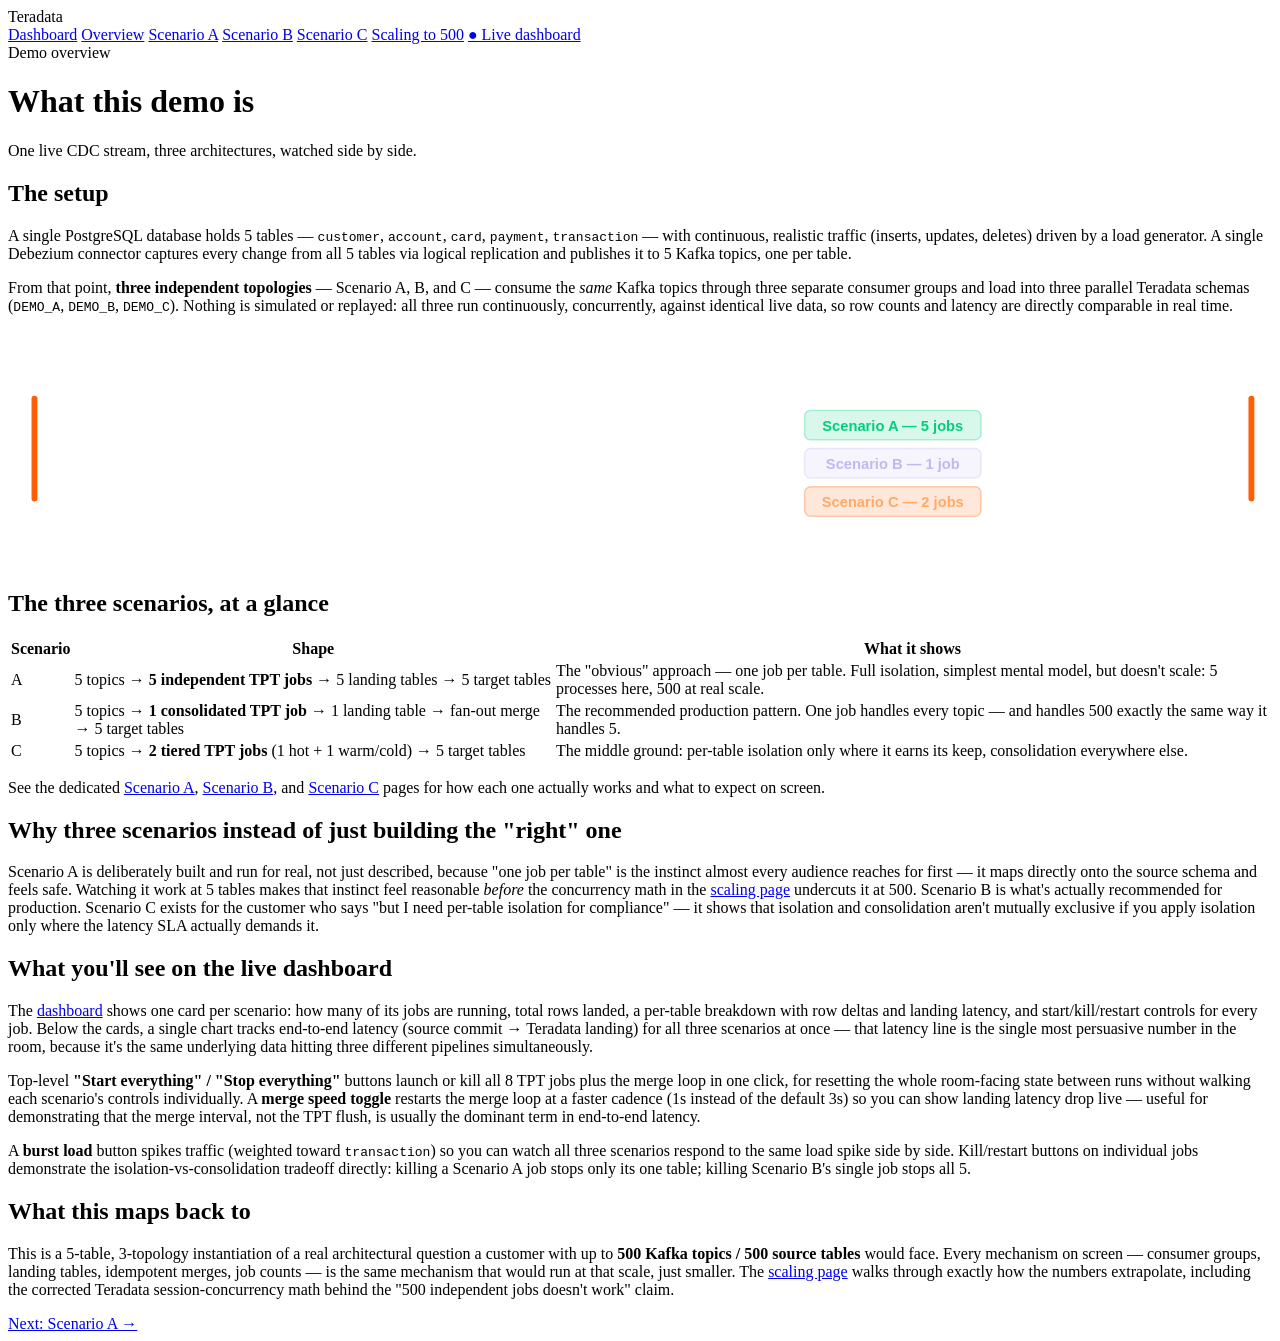
==== dashboard/static/pages/overview.html @ 3e5def02 "Replace Airflow/consumer demo with Kafka->TPT->Teradata 3-scenario build Removes the old Airflow/sin" ====
<!doctype html>
<html>
<head>
<meta charset="utf-8">
<title>Overview — Kafka CDC → TPT → Teradata Demo</title>
<link rel="stylesheet" href="/static/pages/common.css">
</head>
<body>
<nav class="topnav">
  <div class="brand"><div class="brand-dot"></div><span class="brand-name">Teradata</span></div>
  <a href="/">Dashboard</a>
  <a href="/static/pages/overview.html" class="active">Overview</a>
  <a href="/static/pages/scenario-a.html">Scenario A</a>
  <a href="/static/pages/scenario-b.html">Scenario B</a>
  <a href="/static/pages/scenario-c.html">Scenario C</a>
  <a href="/static/pages/scaling.html">Scaling to 500</a>
  <span class="spacer"></span>
  <a href="/" class="live-link">&#9679; Live dashboard</a>
</nav>
<div class="page">

  <div class="eyebrow">Demo overview</div>
  <h1>What this demo is</h1>
  <p class="subtitle">One live CDC stream, three architectures, watched side by side.</p>

  <h2>The setup</h2>
  <p>
    A single PostgreSQL database holds 5 tables — <code>customer</code>, <code>account</code>, <code>card</code>, <code>payment</code>, <code>transaction</code> —
    with continuous, realistic traffic (inserts, updates, deletes) driven by a load generator. A single Debezium connector captures every
    change from all 5 tables via logical replication and publishes it to 5 Kafka topics, one per table.
  </p>
  <p>
    From that point, <strong>three independent topologies</strong> — Scenario A, B, and C — consume the <em>same</em> Kafka topics
    through three separate consumer groups and load into three parallel Teradata schemas (<code>DEMO_A</code>, <code>DEMO_B</code>, <code>DEMO_C</code>).
    Nothing is simulated or replayed: all three run continuously, concurrently, against identical live data, so row counts and
    latency are directly comparable in real time.
  </p>

  <!-- SVG architecture diagram -->
  <div class="diagram-wrap">
    <svg viewBox="0 0 860 160" xmlns="http://www.w3.org/2000/svg" font-family="Inter, -apple-system, sans-serif" font-size="12">
      <defs>
        <marker id="arr" markerWidth="8" markerHeight="8" refX="6" refY="3" orient="auto">
          <path d="M0,0 L0,6 L8,3 z" fill="rgba(255,255,255,0.30)"/>
        </marker>
      </defs>

      <!-- Background -->
      <rect width="860" height="160" fill="transparent"/>

      <!-- Postgres -->
      <rect x="16" y="44" width="130" height="72" rx="8" fill="rgba(255,255,255,0.05)" stroke="rgba(255,255,255,0.12)" stroke-width="1"/>
      <text x="81" y="68" text-anchor="middle" fill="rgba(255,255,255,0.90)" font-weight="600" font-size="12">PostgreSQL</text>
      <text x="81" y="84" text-anchor="middle" fill="rgba(255,255,255,0.45)" font-size="10">5 tables</text>
      <text x="81" y="98" text-anchor="middle" fill="rgba(255,255,255,0.45)" font-size="10">logical replication</text>
      <!-- orange accent bar -->
      <rect x="16" y="44" width="4" height="72" rx="2" fill="#FF5F02"/>

      <!-- Arrow 1 -->
      <line x1="146" y1="80" x2="184" y2="80" stroke="rgba(255,255,255,0.25)" stroke-width="1.5" marker-end="url(#arr)"/>

      <!-- Debezium -->
      <rect x="186" y="44" width="130" height="72" rx="8" fill="rgba(255,255,255,0.05)" stroke="rgba(255,255,255,0.12)" stroke-width="1"/>
      <text x="251" y="68" text-anchor="middle" fill="rgba(255,255,255,0.90)" font-weight="600" font-size="12">Debezium</text>
      <text x="251" y="84" text-anchor="middle" fill="rgba(255,255,255,0.45)" font-size="10">1 connector</text>
      <text x="251" y="98" text-anchor="middle" fill="rgba(255,255,255,0.45)" font-size="10">Kafka Connect</text>

      <!-- Arrow 2 -->
      <line x1="316" y1="80" x2="354" y2="80" stroke="rgba(255,255,255,0.25)" stroke-width="1.5" marker-end="url(#arr)"/>

      <!-- Kafka -->
      <rect x="356" y="44" width="130" height="72" rx="8" fill="rgba(255,255,255,0.05)" stroke="rgba(255,255,255,0.12)" stroke-width="1"/>
      <text x="421" y="68" text-anchor="middle" fill="rgba(255,255,255,0.90)" font-weight="600" font-size="12">Kafka</text>
      <text x="421" y="84" text-anchor="middle" fill="rgba(255,255,255,0.45)" font-size="10">5 topics</text>
      <text x="421" y="98" text-anchor="middle" fill="rgba(255,255,255,0.45)" font-size="10">cdc.public.*</text>

      <!-- Arrow 3 -->
      <line x1="486" y1="80" x2="524" y2="80" stroke="rgba(255,255,255,0.25)" stroke-width="1.5" marker-end="url(#arr)"/>

      <!-- TPT topologies -->
      <rect x="526" y="20" width="152" height="120" rx="8" fill="rgba(255,255,255,0.05)" stroke="rgba(255,255,255,0.12)" stroke-width="1"/>
      <text x="602" y="44" text-anchor="middle" fill="rgba(255,255,255,0.90)" font-weight="600" font-size="12">TPT topologies</text>
      <rect x="542" y="54" width="120" height="20" rx="4" fill="rgba(4,206,126,0.15)" stroke="rgba(4,206,126,0.30)" stroke-width="1"/>
      <text x="602" y="68" text-anchor="middle" fill="#04CE7E" font-size="10" font-weight="600">Scenario A — 5 jobs</text>
      <rect x="542" y="80" width="120" height="20" rx="4" fill="rgba(196,183,241,0.15)" stroke="rgba(196,183,241,0.30)" stroke-width="1"/>
      <text x="602" y="94" text-anchor="middle" fill="#C4B7F1" font-size="10" font-weight="600">Scenario B — 1 job</text>
      <rect x="542" y="106" width="120" height="20" rx="4" fill="rgba(255,95,2,0.15)" stroke="rgba(255,95,2,0.30)" stroke-width="1"/>
      <text x="602" y="120" text-anchor="middle" fill="#ffaa66" font-size="10" font-weight="600">Scenario C — 2 jobs</text>

      <!-- Arrow 4 -->
      <line x1="678" y1="80" x2="716" y2="80" stroke="rgba(255,255,255,0.25)" stroke-width="1.5" marker-end="url(#arr)"/>

      <!-- Teradata -->
      <rect x="718" y="44" width="130" height="72" rx="8" fill="rgba(255,255,255,0.05)" stroke="rgba(255,255,255,0.12)" stroke-width="1"/>
      <text x="783" y="68" text-anchor="middle" fill="rgba(255,255,255,0.90)" font-weight="600" font-size="12">Teradata</text>
      <text x="783" y="84" text-anchor="middle" fill="rgba(255,255,255,0.45)" font-size="10">DEMO_A / DEMO_B</text>
      <text x="783" y="98" text-anchor="middle" fill="rgba(255,255,255,0.45)" font-size="10">DEMO_C</text>
      <!-- orange accent bar -->
      <rect x="844" y="44" width="4" height="72" rx="2" fill="#FF5F02"/>
    </svg>
  </div>

  <h2>The three scenarios, at a glance</h2>
  <table>
    <thead><tr><th>Scenario</th><th>Shape</th><th>What it shows</th></tr></thead>
    <tbody>
      <tr>
        <td><span class="tag tag-a">A</span></td>
        <td>5 topics &rarr; <strong>5 independent TPT jobs</strong> &rarr; 5 landing tables &rarr; 5 target tables</td>
        <td>The "obvious" approach — one job per table. Full isolation, simplest mental model, but doesn't scale: 5 processes here, 500 at real scale.</td>
      </tr>
      <tr>
        <td><span class="tag tag-b">B</span></td>
        <td>5 topics &rarr; <strong>1 consolidated TPT job</strong> &rarr; 1 landing table &rarr; fan-out merge &rarr; 5 target tables</td>
        <td>The recommended production pattern. One job handles every topic — and handles 500 exactly the same way it handles 5.</td>
      </tr>
      <tr>
        <td><span class="tag tag-c">C</span></td>
        <td>5 topics &rarr; <strong>2 tiered TPT jobs</strong> (1 hot + 1 warm/cold) &rarr; 5 target tables</td>
        <td>The middle ground: per-table isolation only where it earns its keep, consolidation everywhere else.</td>
      </tr>
    </tbody>
  </table>
  <p>See the dedicated <a href="/static/pages/scenario-a.html">Scenario A</a>, <a href="/static/pages/scenario-b.html">Scenario B</a>,
     and <a href="/static/pages/scenario-c.html">Scenario C</a> pages for how each one actually works and what to expect on screen.</p>

  <h2>Why three scenarios instead of just building the "right" one</h2>
  <p>
    Scenario A is deliberately built and run for real, not just described, because "one job per table" is the instinct almost every
    audience reaches for first — it maps directly onto the source schema and feels safe. Watching it work at 5 tables makes that
    instinct feel reasonable <em>before</em> the concurrency math in the <a href="/static/pages/scaling.html">scaling page</a> undercuts it at
    500. Scenario B is what's actually recommended for production. Scenario C exists for the customer who says
    "but I need per-table isolation for compliance" — it shows that isolation and consolidation aren't mutually exclusive if you
    apply isolation only where the latency SLA actually demands it.
  </p>

  <h2>What you'll see on the live dashboard</h2>
  <p>
    The <a href="/">dashboard</a> shows one card per scenario: how many of its jobs are running, total rows landed, a
    per-table breakdown with row deltas and landing latency, and start/kill/restart controls for every job. Below the cards,
    a single chart tracks end-to-end latency (source commit &rarr; Teradata landing) for all three scenarios at once — that
    latency line is the single most persuasive number in the room, because it's the same underlying data hitting three
    different pipelines simultaneously.
  </p>
  <p>
    Top-level <strong>"Start everything" / "Stop everything"</strong> buttons launch or kill all 8 TPT jobs plus the merge
    loop in one click, for resetting the whole room-facing state between runs without walking each scenario's controls
    individually. A <strong>merge speed toggle</strong> restarts the merge loop at a faster cadence (1s instead of the
    default 3s) so you can show landing latency drop live — useful for demonstrating that the merge interval, not the TPT
    flush, is usually the dominant term in end-to-end latency.
  </p>
  <p>
    A <strong>burst load</strong> button spikes traffic (weighted toward <code>transaction</code>) so you can watch all three
    scenarios respond to the same load spike side by side. Kill/restart buttons on individual jobs demonstrate the
    isolation-vs-consolidation tradeoff directly: killing a Scenario A job stops only its one table; killing Scenario B's
    single job stops all 5.
  </p>

  <h2>What this maps back to</h2>
  <p>
    This is a 5-table, 3-topology instantiation of a real architectural question a customer with up to <strong>500 Kafka
    topics / 500 source tables</strong> would face. Every mechanism on screen — consumer groups, landing tables, idempotent
    merges, job counts — is the same mechanism that would run at that scale, just smaller. The
    <a href="/static/pages/scaling.html">scaling page</a> walks through exactly how the numbers extrapolate, including the
    corrected Teradata session-concurrency math behind the "500 independent jobs doesn't work" claim.
  </p>

  <div class="pagenav">
    <span></span>
    <a href="/static/pages/scenario-a.html">Next: Scenario A &rarr;</a>
  </div>
</div>
</body>
</html>
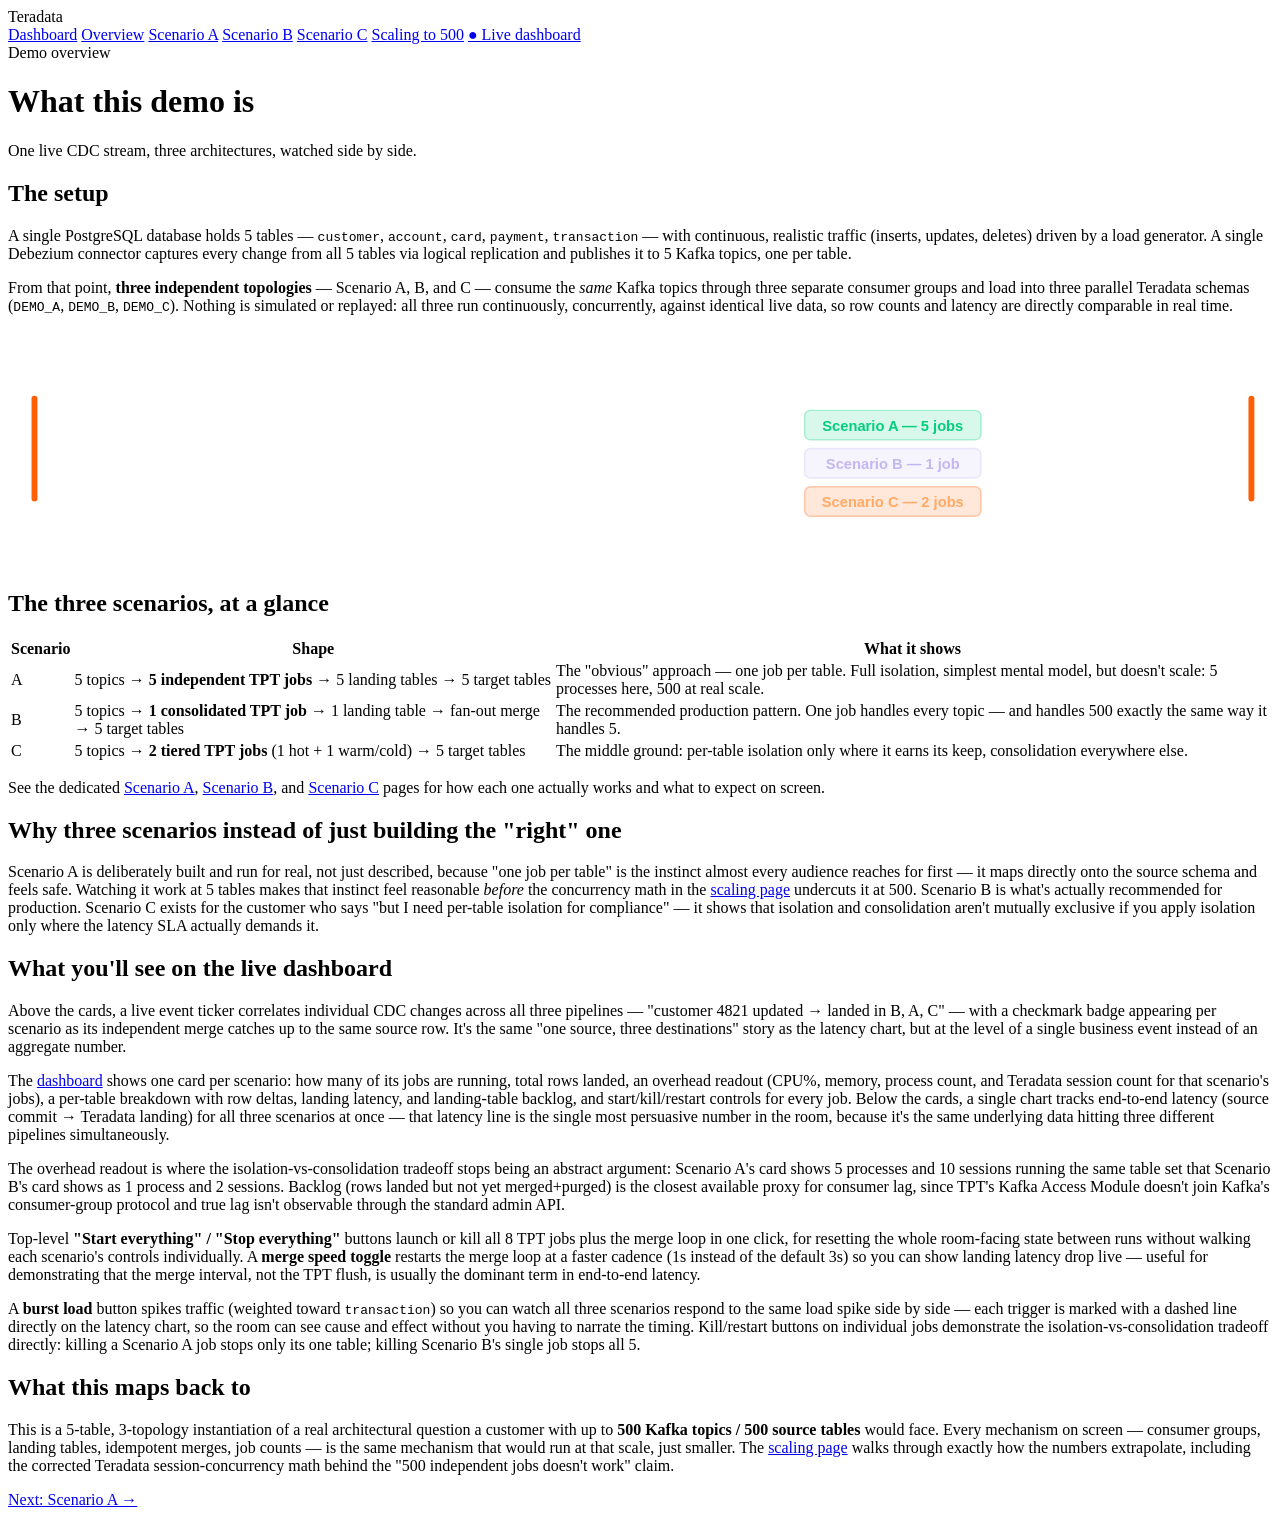
==== commit c2615939: "Add live CDC event ticker; catch up docs for resource-overhead panels The dashboard now correlates t" ====
--- a/dashboard/static/pages/overview.html
+++ b/dashboard/static/pages/overview.html
@@ -136,11 +136,25 @@
 
   <h2>What you'll see on the live dashboard</h2>
   <p>
-    The <a href="/">dashboard</a> shows one card per scenario: how many of its jobs are running, total rows landed, a
-    per-table breakdown with row deltas and landing latency, and start/kill/restart controls for every job. Below the cards,
-    a single chart tracks end-to-end latency (source commit &rarr; Teradata landing) for all three scenarios at once — that
-    latency line is the single most persuasive number in the room, because it's the same underlying data hitting three
-    different pipelines simultaneously.
+    Above the cards, a live event ticker correlates individual CDC changes across all three pipelines — "customer 4821
+    updated &rarr; landed in B, A, C" — with a checkmark badge appearing per scenario as its independent merge catches
+    up to the same source row. It's the same "one source, three destinations" story as the latency chart, but at the
+    level of a single business event instead of an aggregate number.
+  </p>
+  <p>
+    The <a href="/">dashboard</a> shows one card per scenario: how many of its jobs are running, total rows landed, an
+    overhead readout (CPU%, memory, process count, and Teradata session count for that scenario's jobs), a per-table
+    breakdown with row deltas, landing latency, and landing-table backlog, and start/kill/restart controls for every job.
+    Below the cards, a single chart tracks end-to-end latency (source commit &rarr; Teradata landing) for all three
+    scenarios at once — that latency line is the single most persuasive number in the room, because it's the same
+    underlying data hitting three different pipelines simultaneously.
+  </p>
+  <p>
+    The overhead readout is where the isolation-vs-consolidation tradeoff stops being an abstract argument: Scenario A's
+    card shows 5 processes and 10 sessions running the same table set that Scenario B's card shows as 1 process and 2
+    sessions. Backlog (rows landed but not yet merged+purged) is the closest available proxy for consumer lag, since
+    TPT's Kafka Access Module doesn't join Kafka's consumer-group protocol and true lag isn't observable through the
+    standard admin API.
   </p>
   <p>
     Top-level <strong>"Start everything" / "Stop everything"</strong> buttons launch or kill all 8 TPT jobs plus the merge
@@ -151,9 +165,10 @@
   </p>
   <p>
     A <strong>burst load</strong> button spikes traffic (weighted toward <code>transaction</code>) so you can watch all three
-    scenarios respond to the same load spike side by side. Kill/restart buttons on individual jobs demonstrate the
-    isolation-vs-consolidation tradeoff directly: killing a Scenario A job stops only its one table; killing Scenario B's
-    single job stops all 5.
+    scenarios respond to the same load spike side by side — each trigger is marked with a dashed line directly on the
+    latency chart, so the room can see cause and effect without you having to narrate the timing. Kill/restart buttons on
+    individual jobs demonstrate the isolation-vs-consolidation tradeoff directly: killing a Scenario A job stops only its
+    one table; killing Scenario B's single job stops all 5.
   </p>
 
   <h2>What this maps back to</h2>
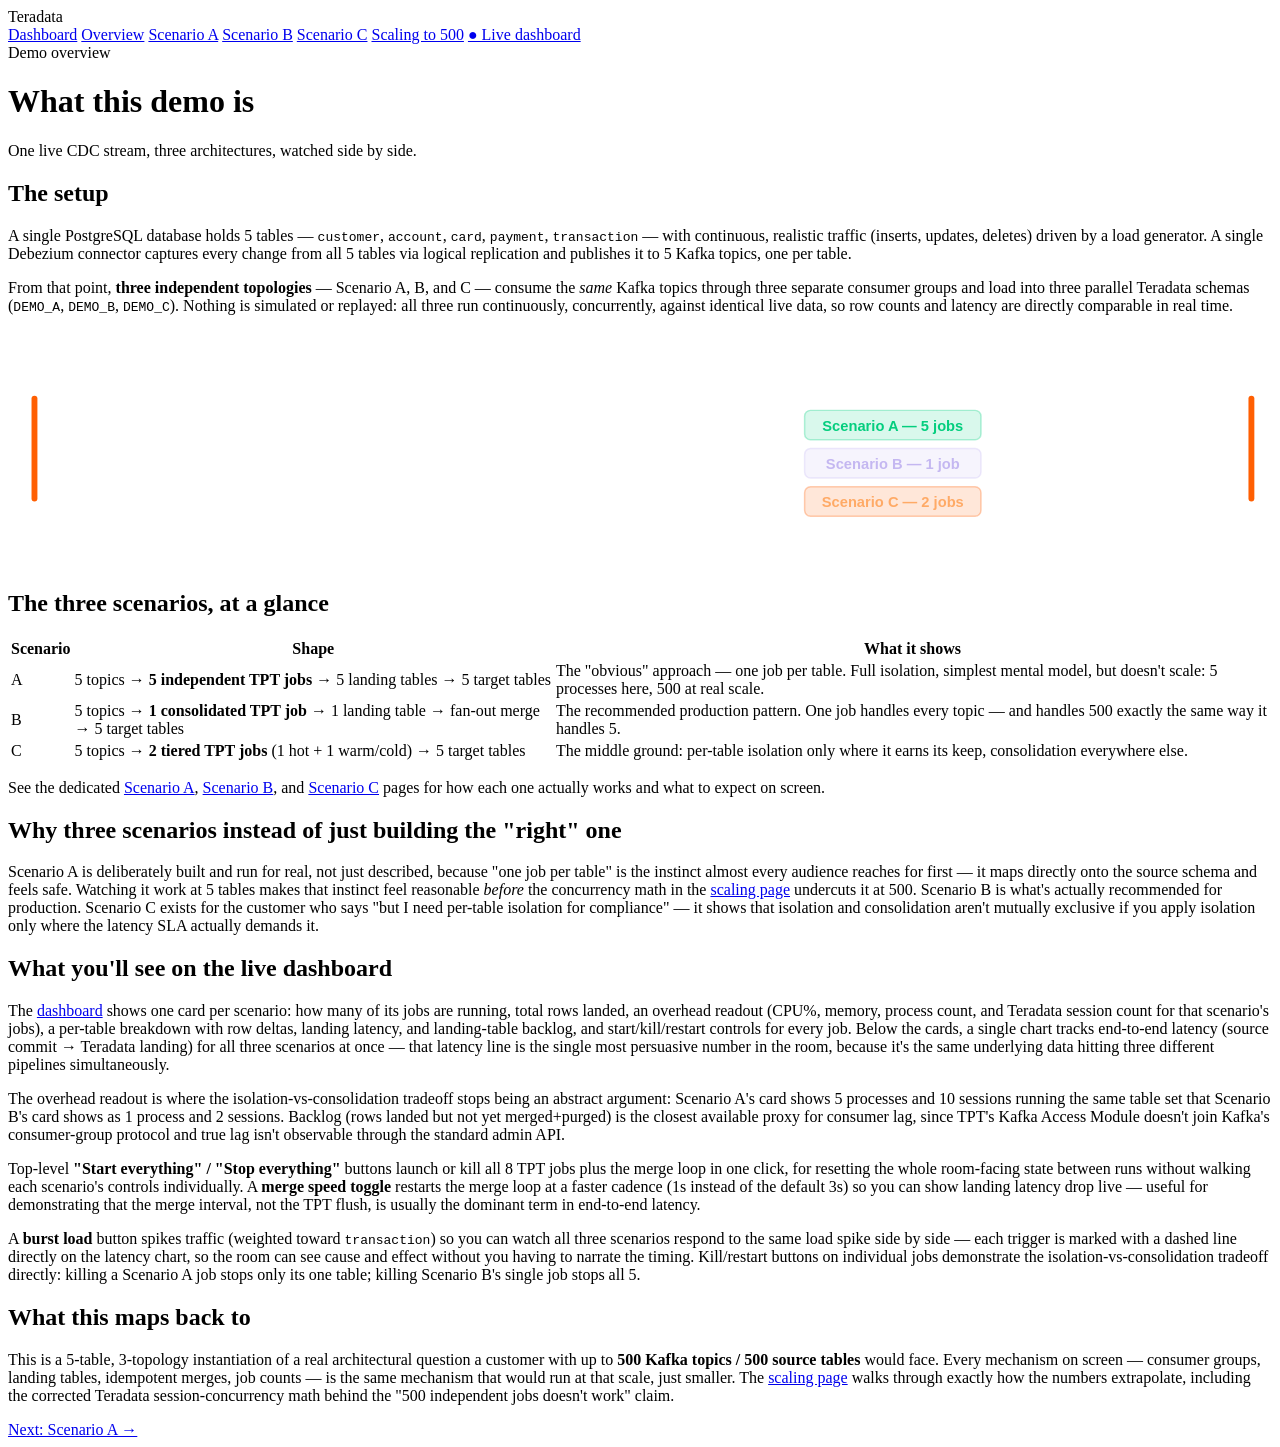
==== commit 5e406507: "Remove live CDC event ticker from dashboard Verified working but decided it adds nothing over the ex" ====
--- a/dashboard/static/pages/overview.html
+++ b/dashboard/static/pages/overview.html
@@ -136,12 +136,6 @@
 
   <h2>What you'll see on the live dashboard</h2>
   <p>
-    Above the cards, a live event ticker correlates individual CDC changes across all three pipelines — "customer 4821
-    updated &rarr; landed in B, A, C" — with a checkmark badge appearing per scenario as its independent merge catches
-    up to the same source row. It's the same "one source, three destinations" story as the latency chart, but at the
-    level of a single business event instead of an aggregate number.
-  </p>
-  <p>
     The <a href="/">dashboard</a> shows one card per scenario: how many of its jobs are running, total rows landed, an
     overhead readout (CPU%, memory, process count, and Teradata session count for that scenario's jobs), a per-table
     breakdown with row deltas, landing latency, and landing-table backlog, and start/kill/restart controls for every job.
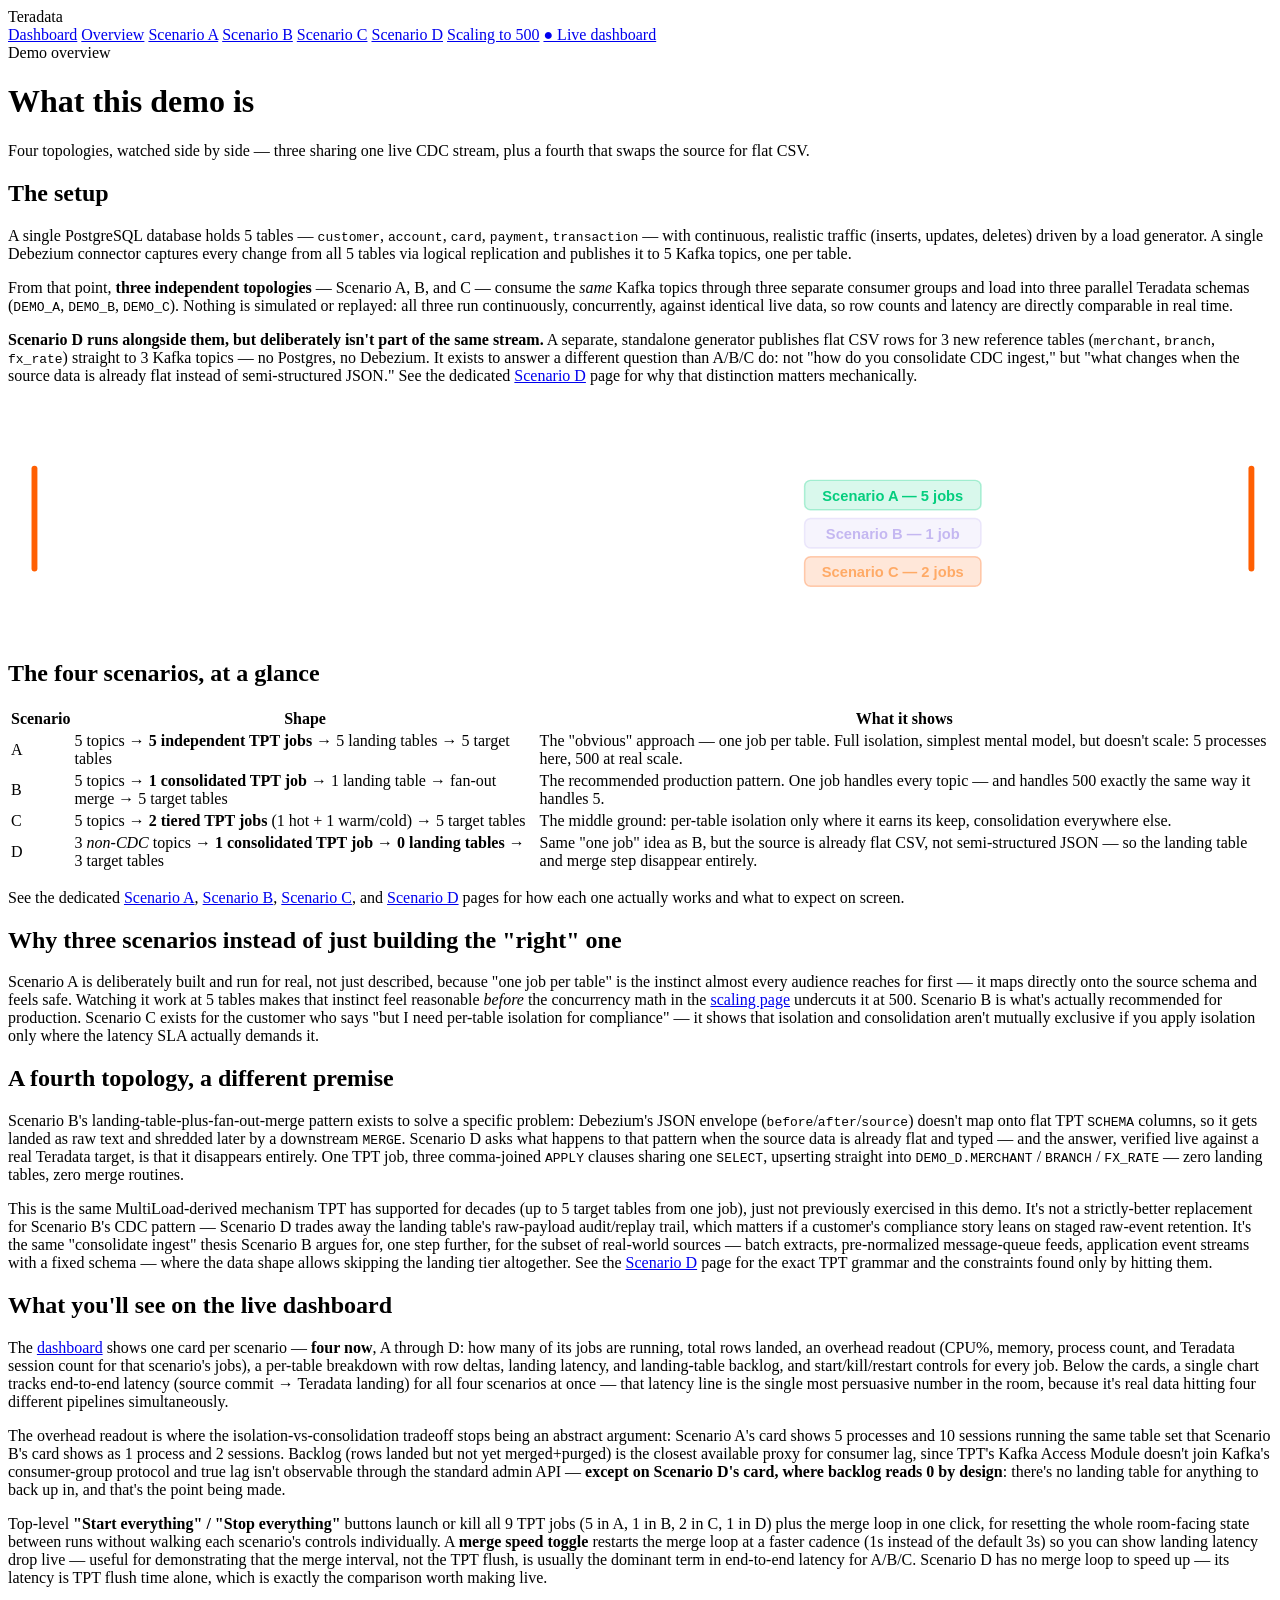
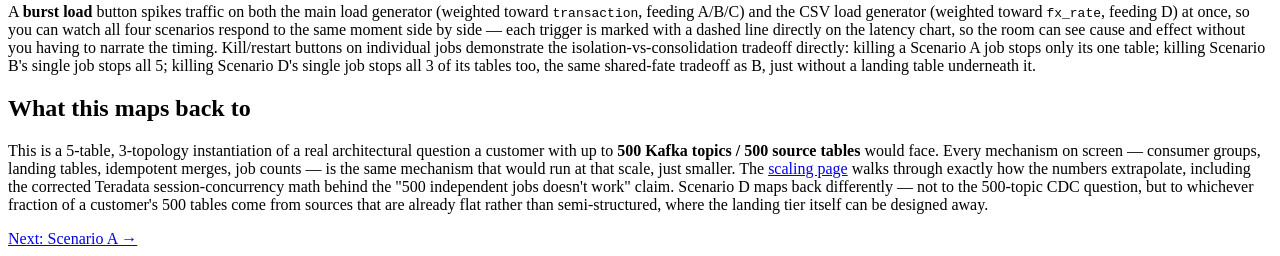
==== commit e907d1f7: "Add Scenario D: CSV-native direct-to-target TPT load, no landing tables Adds a 4th topology alongsid" ====
--- a/dashboard/static/pages/overview.html
+++ b/dashboard/static/pages/overview.html
@@ -13,6 +13,7 @@
   <a href="/static/pages/scenario-a.html">Scenario A</a>
   <a href="/static/pages/scenario-b.html">Scenario B</a>
   <a href="/static/pages/scenario-c.html">Scenario C</a>
+  <a href="/static/pages/scenario-d.html">Scenario D</a>
   <a href="/static/pages/scaling.html">Scaling to 500</a>
   <span class="spacer"></span>
   <a href="/" class="live-link">&#9679; Live dashboard</a>
@@ -21,7 +22,7 @@
 
   <div class="eyebrow">Demo overview</div>
   <h1>What this demo is</h1>
-  <p class="subtitle">One live CDC stream, three architectures, watched side by side.</p>
+  <p class="subtitle">Four topologies, watched side by side — three sharing one live CDC stream, plus a fourth that swaps the source for flat CSV.</p>
 
   <h2>The setup</h2>
   <p>
@@ -34,6 +35,13 @@
     through three separate consumer groups and load into three parallel Teradata schemas (<code>DEMO_A</code>, <code>DEMO_B</code>, <code>DEMO_C</code>).
     Nothing is simulated or replayed: all three run continuously, concurrently, against identical live data, so row counts and
     latency are directly comparable in real time.
+  </p>
+  <p>
+    <strong>Scenario D runs alongside them, but deliberately isn't part of the same stream.</strong> A separate, standalone
+    generator publishes flat CSV rows for 3 new reference tables (<code>merchant</code>, <code>branch</code>, <code>fx_rate</code>)
+    straight to 3 Kafka topics — no Postgres, no Debezium. It exists to answer a different question than A/B/C do: not "how do
+    you consolidate CDC ingest," but "what changes when the source data is already flat instead of semi-structured JSON."
+    See the dedicated <a href="/static/pages/scenario-d.html">Scenario D</a> page for why that distinction matters mechanically.
   </p>
 
   <!-- SVG architecture diagram -->
@@ -100,7 +108,7 @@
     </svg>
   </div>
 
-  <h2>The three scenarios, at a glance</h2>
+  <h2>The four scenarios, at a glance</h2>
   <table>
     <thead><tr><th>Scenario</th><th>Shape</th><th>What it shows</th></tr></thead>
     <tbody>
@@ -119,10 +127,16 @@
         <td>5 topics &rarr; <strong>2 tiered TPT jobs</strong> (1 hot + 1 warm/cold) &rarr; 5 target tables</td>
         <td>The middle ground: per-table isolation only where it earns its keep, consolidation everywhere else.</td>
       </tr>
+      <tr>
+        <td><span class="tag tag-d">D</span></td>
+        <td>3 <em>non-CDC</em> topics &rarr; <strong>1 consolidated TPT job</strong> &rarr; <strong>0 landing tables</strong> &rarr; 3 target tables</td>
+        <td>Same "one job" idea as B, but the source is already flat CSV, not semi-structured JSON — so the landing table and merge step disappear entirely.</td>
+      </tr>
     </tbody>
   </table>
   <p>See the dedicated <a href="/static/pages/scenario-a.html">Scenario A</a>, <a href="/static/pages/scenario-b.html">Scenario B</a>,
-     and <a href="/static/pages/scenario-c.html">Scenario C</a> pages for how each one actually works and what to expect on screen.</p>
+     <a href="/static/pages/scenario-c.html">Scenario C</a>, and <a href="/static/pages/scenario-d.html">Scenario D</a>
+     pages for how each one actually works and what to expect on screen.</p>
 
   <h2>Why three scenarios instead of just building the "right" one</h2>
   <p>
@@ -134,35 +148,59 @@
     apply isolation only where the latency SLA actually demands it.
   </p>
 
+  <h2>A fourth topology, a different premise</h2>
+  <p>
+    Scenario B's landing-table-plus-fan-out-merge pattern exists to solve a specific problem: Debezium's JSON envelope
+    (<code>before</code>/<code>after</code>/<code>source</code>) doesn't map onto flat TPT <code>SCHEMA</code> columns, so it
+    gets landed as raw text and shredded later by a downstream <code>MERGE</code>. Scenario D asks what happens to that pattern
+    when the source data is already flat and typed — and the answer, verified live against a real Teradata target, is that it
+    disappears entirely. One TPT job, three comma-joined <code>APPLY</code> clauses sharing one <code>SELECT</code>, upserting
+    straight into <code>DEMO_D.MERCHANT</code> / <code>BRANCH</code> / <code>FX_RATE</code> — zero landing tables, zero merge
+    routines.
+  </p>
+  <p>
+    This is the same MultiLoad-derived mechanism TPT has supported for decades (up to 5 target tables from one job), just not
+    previously exercised in this demo. It's not a strictly-better replacement for Scenario B's CDC pattern — Scenario D trades
+    away the landing table's raw-payload audit/replay trail, which matters if a customer's compliance story leans on staged
+    raw-event retention. It's the same "consolidate ingest" thesis Scenario B argues for, one step further, for the subset of
+    real-world sources — batch extracts, pre-normalized message-queue feeds, application event streams with a fixed schema —
+    where the data shape allows skipping the landing tier altogether. See the <a href="/static/pages/scenario-d.html">Scenario D</a>
+    page for the exact TPT grammar and the constraints found only by hitting them.
+  </p>
+
   <h2>What you'll see on the live dashboard</h2>
   <p>
-    The <a href="/">dashboard</a> shows one card per scenario: how many of its jobs are running, total rows landed, an
-    overhead readout (CPU%, memory, process count, and Teradata session count for that scenario's jobs), a per-table
-    breakdown with row deltas, landing latency, and landing-table backlog, and start/kill/restart controls for every job.
-    Below the cards, a single chart tracks end-to-end latency (source commit &rarr; Teradata landing) for all three
-    scenarios at once — that latency line is the single most persuasive number in the room, because it's the same
-    underlying data hitting three different pipelines simultaneously.
+    The <a href="/">dashboard</a> shows one card per scenario — <strong>four now</strong>, A through D: how many of its jobs
+    are running, total rows landed, an overhead readout (CPU%, memory, process count, and Teradata session count for that
+    scenario's jobs), a per-table breakdown with row deltas, landing latency, and landing-table backlog, and start/kill/restart
+    controls for every job. Below the cards, a single chart tracks end-to-end latency (source commit &rarr; Teradata landing)
+    for all four scenarios at once — that latency line is the single most persuasive number in the room, because it's real
+    data hitting four different pipelines simultaneously.
   </p>
   <p>
     The overhead readout is where the isolation-vs-consolidation tradeoff stops being an abstract argument: Scenario A's
     card shows 5 processes and 10 sessions running the same table set that Scenario B's card shows as 1 process and 2
     sessions. Backlog (rows landed but not yet merged+purged) is the closest available proxy for consumer lag, since
     TPT's Kafka Access Module doesn't join Kafka's consumer-group protocol and true lag isn't observable through the
-    standard admin API.
-  </p>
-  <p>
-    Top-level <strong>"Start everything" / "Stop everything"</strong> buttons launch or kill all 8 TPT jobs plus the merge
-    loop in one click, for resetting the whole room-facing state between runs without walking each scenario's controls
-    individually. A <strong>merge speed toggle</strong> restarts the merge loop at a faster cadence (1s instead of the
-    default 3s) so you can show landing latency drop live — useful for demonstrating that the merge interval, not the TPT
-    flush, is usually the dominant term in end-to-end latency.
-  </p>
-  <p>
-    A <strong>burst load</strong> button spikes traffic (weighted toward <code>transaction</code>) so you can watch all three
-    scenarios respond to the same load spike side by side — each trigger is marked with a dashed line directly on the
+    standard admin API — <strong>except on Scenario D's card, where backlog reads 0 by design</strong>: there's no landing
+    table for anything to back up in, and that's the point being made.
+  </p>
+  <p>
+    Top-level <strong>"Start everything" / "Stop everything"</strong> buttons launch or kill all 9 TPT jobs (5 in A, 1 in B,
+    2 in C, 1 in D) plus the merge loop in one click, for resetting the whole room-facing state between runs without walking
+    each scenario's controls individually. A <strong>merge speed toggle</strong> restarts the merge loop at a faster cadence
+    (1s instead of the default 3s) so you can show landing latency drop live — useful for demonstrating that the merge
+    interval, not the TPT flush, is usually the dominant term in end-to-end latency for A/B/C. Scenario D has no merge loop
+    to speed up — its latency is TPT flush time alone, which is exactly the comparison worth making live.
+  </p>
+  <p>
+    A <strong>burst load</strong> button spikes traffic on both the main load generator (weighted toward <code>transaction</code>,
+    feeding A/B/C) and the CSV load generator (weighted toward <code>fx_rate</code>, feeding D) at once, so you can watch all
+    four scenarios respond to the same moment side by side — each trigger is marked with a dashed line directly on the
     latency chart, so the room can see cause and effect without you having to narrate the timing. Kill/restart buttons on
     individual jobs demonstrate the isolation-vs-consolidation tradeoff directly: killing a Scenario A job stops only its
-    one table; killing Scenario B's single job stops all 5.
+    one table; killing Scenario B's single job stops all 5; killing Scenario D's single job stops all 3 of its tables too,
+    the same shared-fate tradeoff as B, just without a landing table underneath it.
   </p>
 
   <h2>What this maps back to</h2>
@@ -171,7 +209,9 @@
     topics / 500 source tables</strong> would face. Every mechanism on screen — consumer groups, landing tables, idempotent
     merges, job counts — is the same mechanism that would run at that scale, just smaller. The
     <a href="/static/pages/scaling.html">scaling page</a> walks through exactly how the numbers extrapolate, including the
-    corrected Teradata session-concurrency math behind the "500 independent jobs doesn't work" claim.
+    corrected Teradata session-concurrency math behind the "500 independent jobs doesn't work" claim. Scenario D maps back
+    differently — not to the 500-topic CDC question, but to whichever fraction of a customer's 500 tables come from sources
+    that are already flat rather than semi-structured, where the landing tier itself can be designed away.
   </p>
 
   <div class="pagenav">
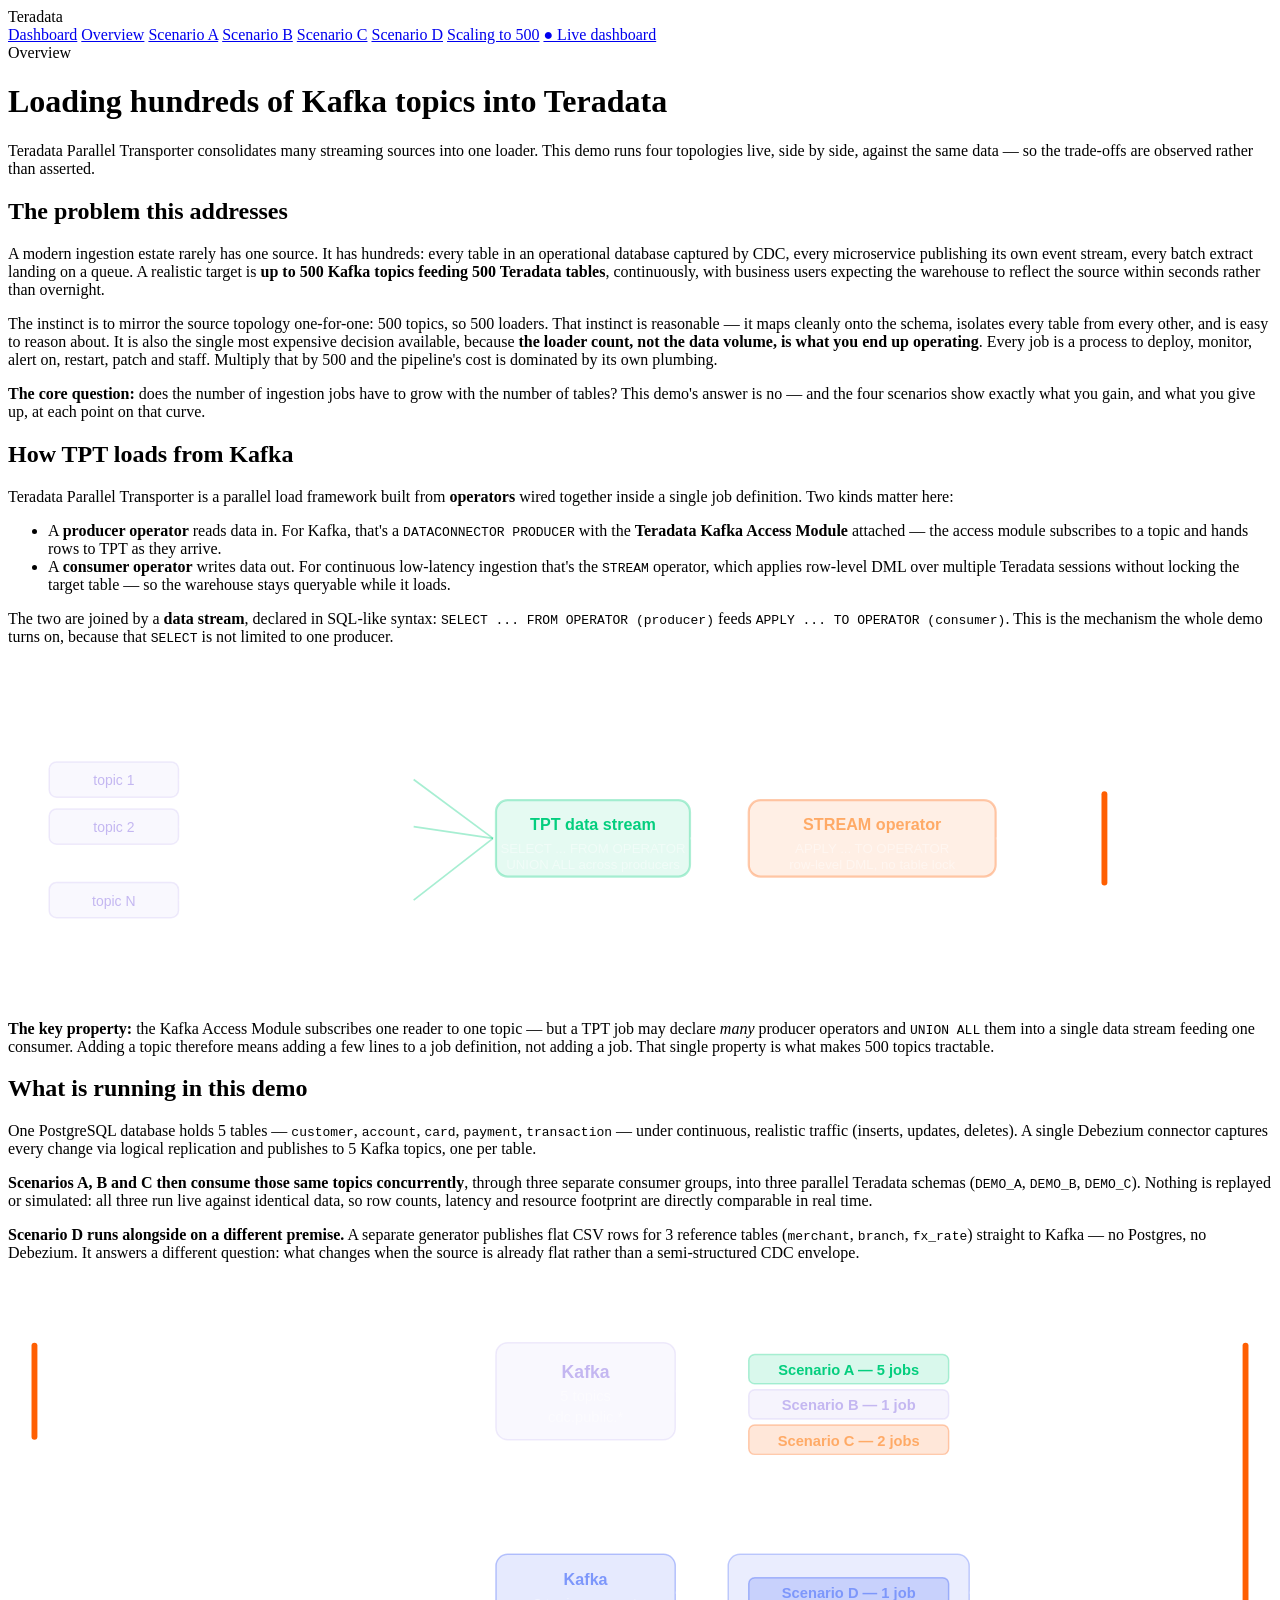
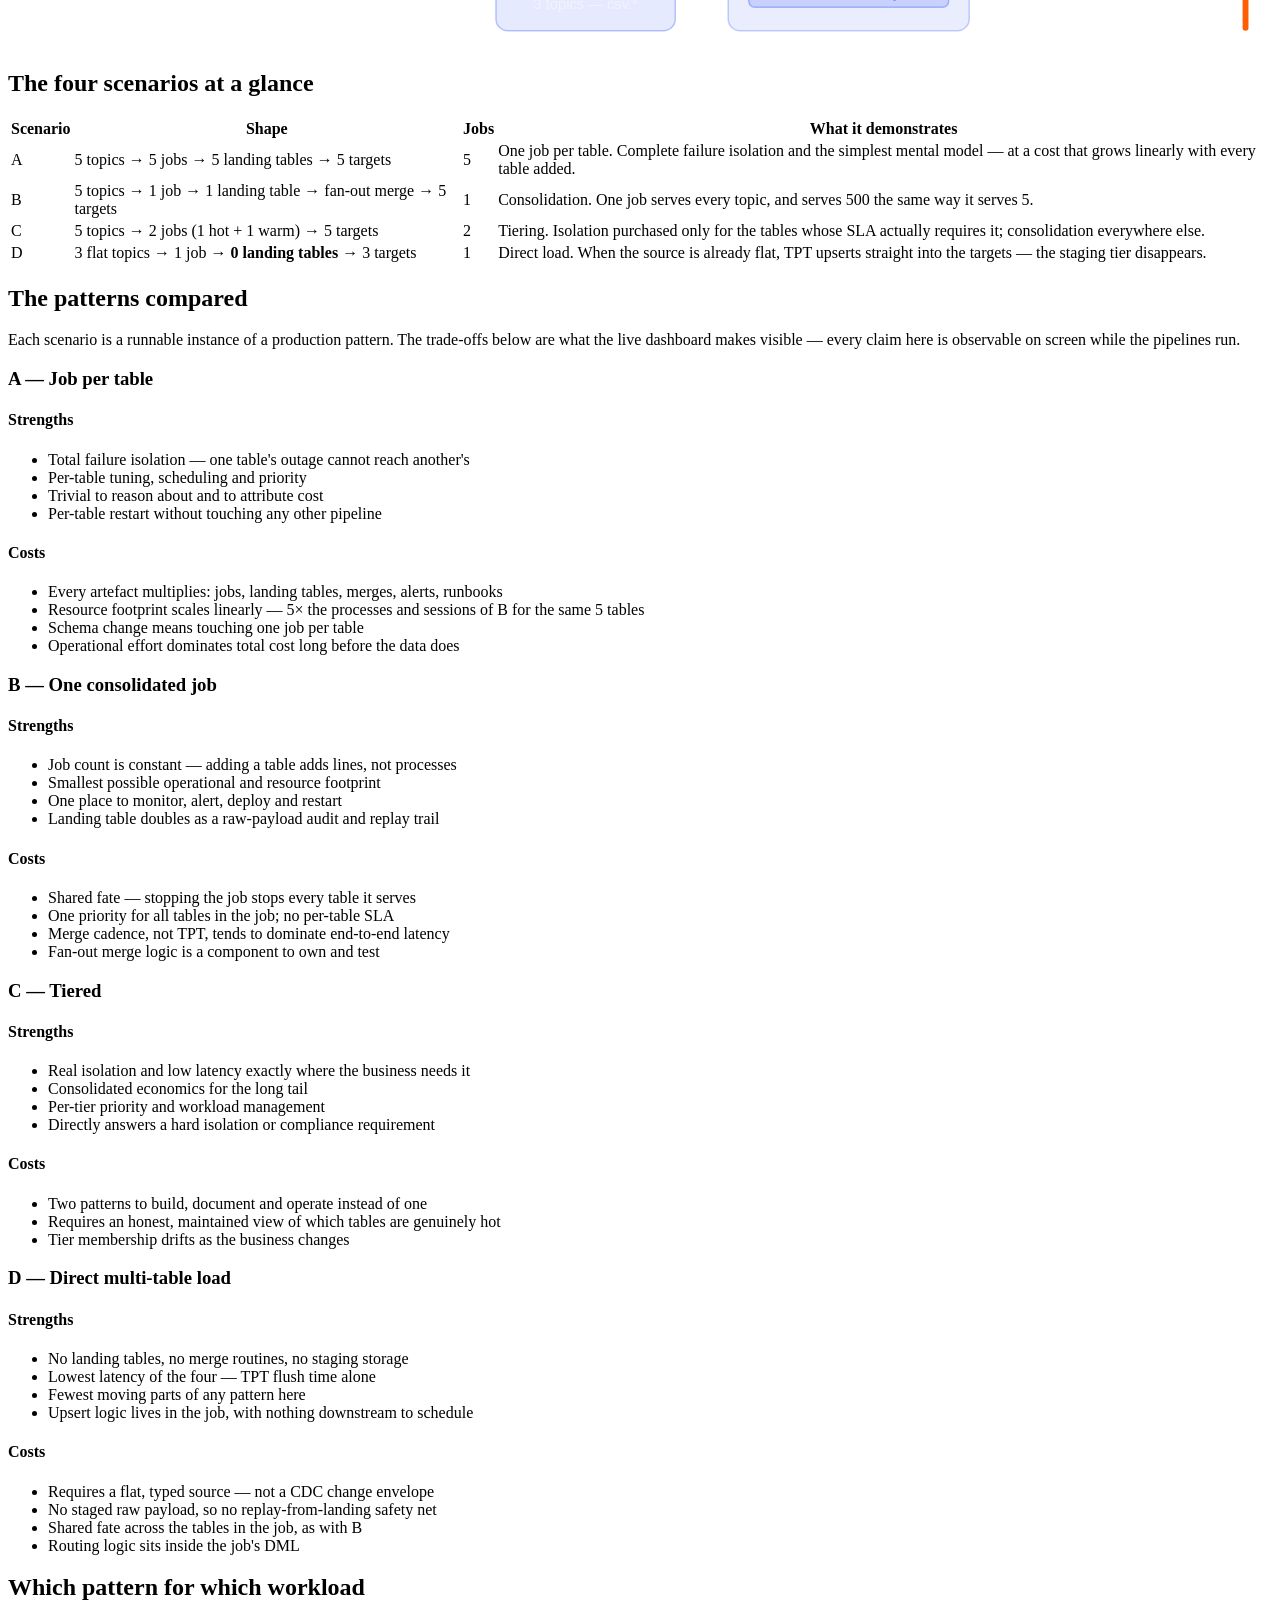
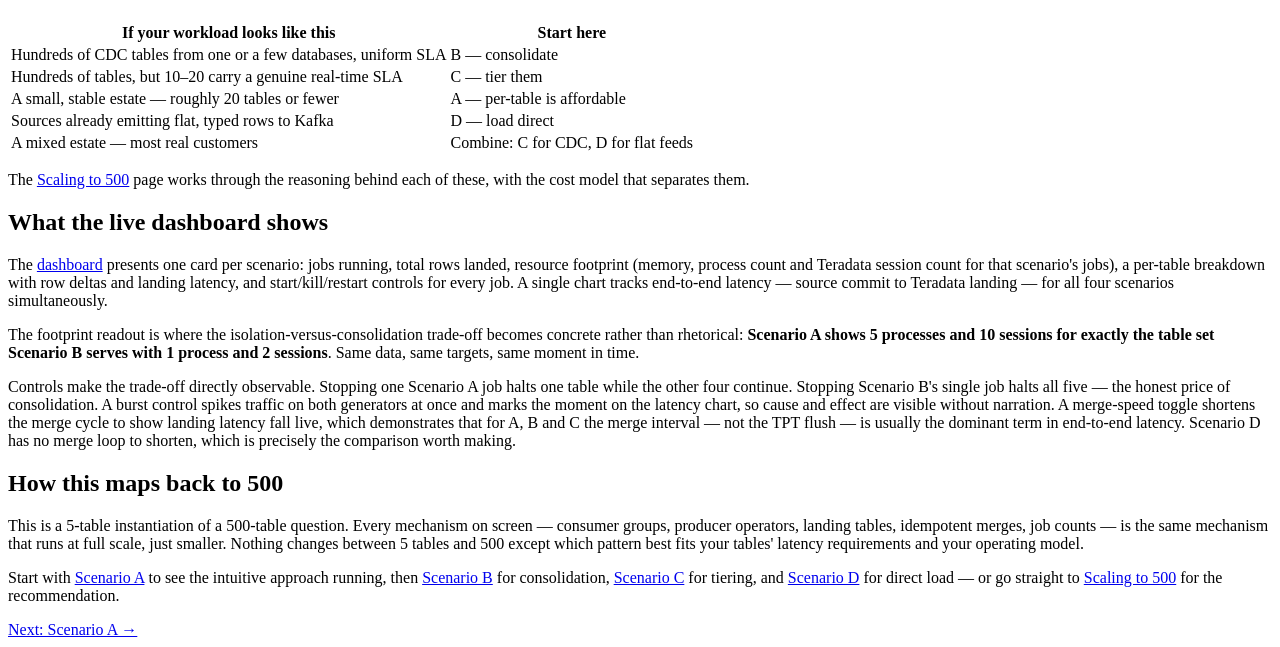
==== commit 359c2770: "Rewrite presentation pages as customer-facing sales material Reworks the overview, four scenario pag" ====
--- a/dashboard/static/pages/overview.html
+++ b/dashboard/static/pages/overview.html
@@ -2,7 +2,7 @@
 <html>
 <head>
 <meta charset="utf-8">
-<title>Overview — Kafka CDC → TPT → Teradata Demo</title>
+<title>Overview — Loading Kafka at Scale into Teradata</title>
 <link rel="stylesheet" href="/static/pages/common.css">
 </head>
 <body>
@@ -20,198 +20,412 @@
 </nav>
 <div class="page">
 
-  <div class="eyebrow">Demo overview</div>
-  <h1>What this demo is</h1>
-  <p class="subtitle">Four topologies, watched side by side — three sharing one live CDC stream, plus a fourth that swaps the source for flat CSV.</p>
-
-  <h2>The setup</h2>
-  <p>
-    A single PostgreSQL database holds 5 tables — <code>customer</code>, <code>account</code>, <code>card</code>, <code>payment</code>, <code>transaction</code> —
-    with continuous, realistic traffic (inserts, updates, deletes) driven by a load generator. A single Debezium connector captures every
-    change from all 5 tables via logical replication and publishes it to 5 Kafka topics, one per table.
-  </p>
-  <p>
-    From that point, <strong>three independent topologies</strong> — Scenario A, B, and C — consume the <em>same</em> Kafka topics
-    through three separate consumer groups and load into three parallel Teradata schemas (<code>DEMO_A</code>, <code>DEMO_B</code>, <code>DEMO_C</code>).
-    Nothing is simulated or replayed: all three run continuously, concurrently, against identical live data, so row counts and
-    latency are directly comparable in real time.
-  </p>
-  <p>
-    <strong>Scenario D runs alongside them, but deliberately isn't part of the same stream.</strong> A separate, standalone
-    generator publishes flat CSV rows for 3 new reference tables (<code>merchant</code>, <code>branch</code>, <code>fx_rate</code>)
-    straight to 3 Kafka topics — no Postgres, no Debezium. It exists to answer a different question than A/B/C do: not "how do
-    you consolidate CDC ingest," but "what changes when the source data is already flat instead of semi-structured JSON."
-    See the dedicated <a href="/static/pages/scenario-d.html">Scenario D</a> page for why that distinction matters mechanically.
+  <div class="eyebrow">Overview</div>
+  <h1>Loading hundreds of Kafka topics into Teradata</h1>
+  <p class="subtitle">Teradata Parallel Transporter consolidates many streaming sources into one loader. This demo runs four topologies live, side by side, against the same data — so the trade-offs are observed rather than asserted.</p>
+
+  <h2>The problem this addresses</h2>
+  <p>
+    A modern ingestion estate rarely has one source. It has hundreds: every table in an operational database
+    captured by CDC, every microservice publishing its own event stream, every batch extract landing on a queue.
+    A realistic target is <strong>up to 500 Kafka topics feeding 500 Teradata tables</strong>, continuously, with
+    business users expecting the warehouse to reflect the source within seconds rather than overnight.
+  </p>
+  <p>
+    The instinct is to mirror the source topology one-for-one: 500 topics, so 500 loaders. That instinct is
+    reasonable — it maps cleanly onto the schema, isolates every table from every other, and is easy to reason
+    about. It is also the single most expensive decision available, because <strong>the loader count, not the
+    data volume, is what you end up operating</strong>. Every job is a process to deploy, monitor, alert on,
+    restart, patch and staff. Multiply that by 500 and the pipeline's cost is dominated by its own plumbing.
+  </p>
+  <div class="callout">
+    <p><strong>The core question:</strong> does the number of ingestion jobs have to grow with the number of
+    tables? This demo's answer is no — and the four scenarios show exactly what you gain, and what you give up,
+    at each point on that curve.</p>
+  </div>
+
+  <h2>How TPT loads from Kafka</h2>
+  <p>
+    Teradata Parallel Transporter is a parallel load framework built from <strong>operators</strong> wired
+    together inside a single job definition. Two kinds matter here:
+  </p>
+  <ul>
+    <li>
+      A <strong>producer operator</strong> reads data in. For Kafka, that's a
+      <code>DATACONNECTOR PRODUCER</code> with the <strong>Teradata Kafka Access Module</strong> attached — the
+      access module subscribes to a topic and hands rows to TPT as they arrive.
+    </li>
+    <li>
+      A <strong>consumer operator</strong> writes data out. For continuous low-latency ingestion that's the
+      <code>STREAM</code> operator, which applies row-level DML over multiple Teradata sessions without locking
+      the target table — so the warehouse stays queryable while it loads.
+    </li>
+  </ul>
+  <p>
+    The two are joined by a <strong>data stream</strong>, declared in SQL-like syntax:
+    <code>SELECT ... FROM OPERATOR (producer)</code> feeds
+    <code>APPLY ... TO OPERATOR (consumer)</code>. This is the mechanism the whole demo turns on, because that
+    <code>SELECT</code> is not limited to one producer.
+  </p>
+
+  <!-- SVG: anatomy of a TPT job -->
+  <div class="diagram-wrap">
+    <svg viewBox="0 0 860 230" xmlns="http://www.w3.org/2000/svg" font-family="Inter, -apple-system, sans-serif" font-size="12">
+      <defs>
+        <marker id="arr-ov" markerWidth="8" markerHeight="8" refX="6" refY="3" orient="auto">
+          <path d="M0,0 L0,6 L8,3 z" fill="rgba(255,255,255,0.35)"/>
+        </marker>
+      </defs>
+
+      <!-- Job boundary -->
+      <rect x="14" y="34" width="700" height="180" rx="10" fill="rgba(255,255,255,0.02)" stroke="rgba(255,255,255,0.14)" stroke-width="1" stroke-dasharray="5,4"/>
+      <text x="30" y="26" fill="rgba(255,255,255,0.45)" font-size="10" font-weight="600" letter-spacing="0.06em">ONE TPT JOB — one tbuild process</text>
+
+      <!-- Kafka topics -->
+      <text x="72" y="58" text-anchor="middle" fill="rgba(255,255,255,0.40)" font-size="9.5" font-weight="600" letter-spacing="0.05em">KAFKA</text>
+      <rect x="28" y="68" width="88" height="24" rx="5" fill="rgba(196,183,241,0.10)" stroke="rgba(196,183,241,0.28)" stroke-width="1"/>
+      <text x="72" y="84" text-anchor="middle" fill="#C4B7F1" font-size="9.5">topic 1</text>
+      <rect x="28" y="100" width="88" height="24" rx="5" fill="rgba(196,183,241,0.10)" stroke="rgba(196,183,241,0.28)" stroke-width="1"/>
+      <text x="72" y="116" text-anchor="middle" fill="#C4B7F1" font-size="9.5">topic 2</text>
+      <text x="72" y="140" text-anchor="middle" fill="rgba(255,255,255,0.30)" font-size="14">&#8942;</text>
+      <rect x="28" y="150" width="88" height="24" rx="5" fill="rgba(196,183,241,0.10)" stroke="rgba(196,183,241,0.28)" stroke-width="1"/>
+      <text x="72" y="166" text-anchor="middle" fill="#C4B7F1" font-size="9.5">topic N</text>
+
+      <!-- Producer operators -->
+      <line x1="116" y1="80" x2="146" y2="80" stroke="rgba(255,255,255,0.25)" stroke-width="1.2" marker-end="url(#arr-ov)"/>
+      <line x1="116" y1="112" x2="146" y2="112" stroke="rgba(255,255,255,0.25)" stroke-width="1.2" marker-end="url(#arr-ov)"/>
+      <line x1="116" y1="162" x2="146" y2="162" stroke="rgba(255,255,255,0.25)" stroke-width="1.2" marker-end="url(#arr-ov)"/>
+
+      <text x="212" y="58" text-anchor="middle" fill="rgba(255,255,255,0.40)" font-size="9.5" font-weight="600" letter-spacing="0.05em">PRODUCER OPERATORS</text>
+      <rect x="148" y="68" width="128" height="24" rx="5" fill="rgba(255,255,255,0.05)" stroke="rgba(255,255,255,0.16)" stroke-width="1"/>
+      <text x="212" y="84" text-anchor="middle" fill="rgba(255,255,255,0.78)" font-size="9">DATACONNECTOR + AXSMOD</text>
+      <rect x="148" y="100" width="128" height="24" rx="5" fill="rgba(255,255,255,0.05)" stroke="rgba(255,255,255,0.16)" stroke-width="1"/>
+      <text x="212" y="116" text-anchor="middle" fill="rgba(255,255,255,0.78)" font-size="9">DATACONNECTOR + AXSMOD</text>
+      <text x="212" y="140" text-anchor="middle" fill="rgba(255,255,255,0.30)" font-size="14">&#8942;</text>
+      <rect x="148" y="150" width="128" height="24" rx="5" fill="rgba(255,255,255,0.05)" stroke="rgba(255,255,255,0.16)" stroke-width="1"/>
+      <text x="212" y="166" text-anchor="middle" fill="rgba(255,255,255,0.78)" font-size="9">DATACONNECTOR + AXSMOD</text>
+
+      <!-- Fan-in to data stream -->
+      <line x1="276" y1="80" x2="330" y2="120" stroke="rgba(4,206,126,0.35)" stroke-width="1.2"/>
+      <line x1="276" y1="112" x2="330" y2="120" stroke="rgba(4,206,126,0.35)" stroke-width="1.2"/>
+      <line x1="276" y1="162" x2="330" y2="120" stroke="rgba(4,206,126,0.35)" stroke-width="1.2"/>
+
+      <!-- Data stream -->
+      <rect x="332" y="94" width="132" height="52" rx="8" fill="rgba(4,206,126,0.10)" stroke="rgba(4,206,126,0.32)" stroke-width="1.5"/>
+      <text x="398" y="114" text-anchor="middle" fill="#04CE7E" font-size="11" font-weight="600">TPT data stream</text>
+      <text x="398" y="130" text-anchor="middle" fill="rgba(255,255,255,0.45)" font-size="9">SELECT ... FROM OPERATOR</text>
+      <text x="398" y="141" text-anchor="middle" fill="rgba(255,255,255,0.45)" font-size="9">UNION ALL across producers</text>
+
+      <!-- Arrow to consumer -->
+      <line x1="464" y1="120" x2="502" y2="120" stroke="rgba(255,255,255,0.25)" stroke-width="1.5" marker-end="url(#arr-ov)"/>
+
+      <!-- Consumer operator -->
+      <text x="588" y="58" text-anchor="middle" fill="rgba(255,255,255,0.40)" font-size="9.5" font-weight="600" letter-spacing="0.05em">CONSUMER OPERATOR</text>
+      <rect x="504" y="94" width="168" height="52" rx="8" fill="rgba(255,95,2,0.10)" stroke="rgba(255,95,2,0.32)" stroke-width="1.5"/>
+      <text x="588" y="114" text-anchor="middle" fill="#ffaa66" font-size="11" font-weight="600">STREAM operator</text>
+      <text x="588" y="130" text-anchor="middle" fill="rgba(255,255,255,0.45)" font-size="9">APPLY ... TO OPERATOR</text>
+      <text x="588" y="141" text-anchor="middle" fill="rgba(255,255,255,0.45)" font-size="9">row-level DML, no table lock</text>
+
+      <!-- Arrow to Teradata -->
+      <line x1="672" y1="120" x2="742" y2="120" stroke="rgba(255,255,255,0.25)" stroke-width="1.5" marker-end="url(#arr-ov)"/>
+
+      <!-- Teradata -->
+      <rect x="744" y="88" width="102" height="64" rx="8" fill="rgba(255,255,255,0.05)" stroke="rgba(255,255,255,0.14)" stroke-width="1"/>
+      <rect x="744" y="88" width="4" height="64" rx="2" fill="#FF5F02"/>
+      <text x="798" y="114" text-anchor="middle" fill="rgba(255,255,255,0.90)" font-weight="600" font-size="12">Teradata</text>
+      <text x="798" y="132" text-anchor="middle" fill="rgba(255,255,255,0.45)" font-size="9.5">target tables</text>
+
+      <!-- Caption -->
+      <text x="364" y="196" text-anchor="middle" fill="rgba(255,255,255,0.38)" font-size="9.5">One job can hold many producers. That is why job count need not track topic count.</text>
+    </svg>
+  </div>
+
+  <div class="callout info">
+    <p><strong>The key property:</strong> the Kafka Access Module subscribes one reader to one topic — but a TPT
+    job may declare <em>many</em> producer operators and <code>UNION ALL</code> them into a single data stream
+    feeding one consumer. Adding a topic therefore means adding a few lines to a job definition, not adding a
+    job. That single property is what makes 500 topics tractable.</p>
+  </div>
+
+  <h2>What is running in this demo</h2>
+  <p>
+    One PostgreSQL database holds 5 tables — <code>customer</code>, <code>account</code>, <code>card</code>,
+    <code>payment</code>, <code>transaction</code> — under continuous, realistic traffic (inserts, updates,
+    deletes). A single Debezium connector captures every change via logical replication and publishes to 5 Kafka
+    topics, one per table.
+  </p>
+  <p>
+    <strong>Scenarios A, B and C then consume those same topics concurrently</strong>, through three separate
+    consumer groups, into three parallel Teradata schemas (<code>DEMO_A</code>, <code>DEMO_B</code>,
+    <code>DEMO_C</code>). Nothing is replayed or simulated: all three run live against identical data, so row
+    counts, latency and resource footprint are directly comparable in real time.
+  </p>
+  <p>
+    <strong>Scenario D runs alongside on a different premise.</strong> A separate generator publishes flat CSV
+    rows for 3 reference tables (<code>merchant</code>, <code>branch</code>, <code>fx_rate</code>) straight to
+    Kafka — no Postgres, no Debezium. It answers a different question: what changes when the source is already
+    flat rather than a semi-structured CDC envelope.
   </p>
 
   <!-- SVG architecture diagram -->
   <div class="diagram-wrap">
-    <svg viewBox="0 0 860 160" xmlns="http://www.w3.org/2000/svg" font-family="Inter, -apple-system, sans-serif" font-size="12">
+    <svg viewBox="0 0 860 250" xmlns="http://www.w3.org/2000/svg" font-family="Inter, -apple-system, sans-serif" font-size="12">
       <defs>
         <marker id="arr" markerWidth="8" markerHeight="8" refX="6" refY="3" orient="auto">
           <path d="M0,0 L0,6 L8,3 z" fill="rgba(255,255,255,0.30)"/>
         </marker>
       </defs>
 
-      <!-- Background -->
-      <rect width="860" height="160" fill="transparent"/>
+      <!-- CDC lane label -->
+      <text x="16" y="20" fill="rgba(255,255,255,0.40)" font-size="9.5" font-weight="600" letter-spacing="0.06em">CDC SOURCE — scenarios A / B / C</text>
 
       <!-- Postgres -->
-      <rect x="16" y="44" width="130" height="72" rx="8" fill="rgba(255,255,255,0.05)" stroke="rgba(255,255,255,0.12)" stroke-width="1"/>
-      <text x="81" y="68" text-anchor="middle" fill="rgba(255,255,255,0.90)" font-weight="600" font-size="12">PostgreSQL</text>
-      <text x="81" y="84" text-anchor="middle" fill="rgba(255,255,255,0.45)" font-size="10">5 tables</text>
-      <text x="81" y="98" text-anchor="middle" fill="rgba(255,255,255,0.45)" font-size="10">logical replication</text>
-      <!-- orange accent bar -->
-      <rect x="16" y="44" width="4" height="72" rx="2" fill="#FF5F02"/>
-
-      <!-- Arrow 1 -->
-      <line x1="146" y1="80" x2="184" y2="80" stroke="rgba(255,255,255,0.25)" stroke-width="1.5" marker-end="url(#arr)"/>
+      <rect x="16" y="44" width="122" height="66" rx="8" fill="rgba(255,255,255,0.05)" stroke="rgba(255,255,255,0.12)" stroke-width="1"/>
+      <rect x="16" y="44" width="4" height="66" rx="2" fill="#FF5F02"/>
+      <text x="77" y="68" text-anchor="middle" fill="rgba(255,255,255,0.90)" font-weight="600" font-size="12">PostgreSQL</text>
+      <text x="77" y="84" text-anchor="middle" fill="rgba(255,255,255,0.45)" font-size="10">5 tables</text>
+      <text x="77" y="98" text-anchor="middle" fill="rgba(255,255,255,0.45)" font-size="10">logical replication</text>
+
+      <line x1="138" y1="77" x2="172" y2="77" stroke="rgba(255,255,255,0.25)" stroke-width="1.5" marker-end="url(#arr)"/>
 
       <!-- Debezium -->
-      <rect x="186" y="44" width="130" height="72" rx="8" fill="rgba(255,255,255,0.05)" stroke="rgba(255,255,255,0.12)" stroke-width="1"/>
-      <text x="251" y="68" text-anchor="middle" fill="rgba(255,255,255,0.90)" font-weight="600" font-size="12">Debezium</text>
-      <text x="251" y="84" text-anchor="middle" fill="rgba(255,255,255,0.45)" font-size="10">1 connector</text>
-      <text x="251" y="98" text-anchor="middle" fill="rgba(255,255,255,0.45)" font-size="10">Kafka Connect</text>
-
-      <!-- Arrow 2 -->
-      <line x1="316" y1="80" x2="354" y2="80" stroke="rgba(255,255,255,0.25)" stroke-width="1.5" marker-end="url(#arr)"/>
-
-      <!-- Kafka -->
-      <rect x="356" y="44" width="130" height="72" rx="8" fill="rgba(255,255,255,0.05)" stroke="rgba(255,255,255,0.12)" stroke-width="1"/>
-      <text x="421" y="68" text-anchor="middle" fill="rgba(255,255,255,0.90)" font-weight="600" font-size="12">Kafka</text>
-      <text x="421" y="84" text-anchor="middle" fill="rgba(255,255,255,0.45)" font-size="10">5 topics</text>
-      <text x="421" y="98" text-anchor="middle" fill="rgba(255,255,255,0.45)" font-size="10">cdc.public.*</text>
-
-      <!-- Arrow 3 -->
-      <line x1="486" y1="80" x2="524" y2="80" stroke="rgba(255,255,255,0.25)" stroke-width="1.5" marker-end="url(#arr)"/>
-
-      <!-- TPT topologies -->
-      <rect x="526" y="20" width="152" height="120" rx="8" fill="rgba(255,255,255,0.05)" stroke="rgba(255,255,255,0.12)" stroke-width="1"/>
-      <text x="602" y="44" text-anchor="middle" fill="rgba(255,255,255,0.90)" font-weight="600" font-size="12">TPT topologies</text>
-      <rect x="542" y="54" width="120" height="20" rx="4" fill="rgba(4,206,126,0.15)" stroke="rgba(4,206,126,0.30)" stroke-width="1"/>
-      <text x="602" y="68" text-anchor="middle" fill="#04CE7E" font-size="10" font-weight="600">Scenario A — 5 jobs</text>
-      <rect x="542" y="80" width="120" height="20" rx="4" fill="rgba(196,183,241,0.15)" stroke="rgba(196,183,241,0.30)" stroke-width="1"/>
-      <text x="602" y="94" text-anchor="middle" fill="#C4B7F1" font-size="10" font-weight="600">Scenario B — 1 job</text>
-      <rect x="542" y="106" width="120" height="20" rx="4" fill="rgba(255,95,2,0.15)" stroke="rgba(255,95,2,0.30)" stroke-width="1"/>
-      <text x="602" y="120" text-anchor="middle" fill="#ffaa66" font-size="10" font-weight="600">Scenario C — 2 jobs</text>
-
-      <!-- Arrow 4 -->
-      <line x1="678" y1="80" x2="716" y2="80" stroke="rgba(255,255,255,0.25)" stroke-width="1.5" marker-end="url(#arr)"/>
-
-      <!-- Teradata -->
-      <rect x="718" y="44" width="130" height="72" rx="8" fill="rgba(255,255,255,0.05)" stroke="rgba(255,255,255,0.12)" stroke-width="1"/>
-      <text x="783" y="68" text-anchor="middle" fill="rgba(255,255,255,0.90)" font-weight="600" font-size="12">Teradata</text>
-      <text x="783" y="84" text-anchor="middle" fill="rgba(255,255,255,0.45)" font-size="10">DEMO_A / DEMO_B</text>
-      <text x="783" y="98" text-anchor="middle" fill="rgba(255,255,255,0.45)" font-size="10">DEMO_C</text>
-      <!-- orange accent bar -->
-      <rect x="844" y="44" width="4" height="72" rx="2" fill="#FF5F02"/>
+      <rect x="174" y="44" width="122" height="66" rx="8" fill="rgba(255,255,255,0.05)" stroke="rgba(255,255,255,0.12)" stroke-width="1"/>
+      <text x="235" y="68" text-anchor="middle" fill="rgba(255,255,255,0.90)" font-weight="600" font-size="12">Debezium</text>
+      <text x="235" y="84" text-anchor="middle" fill="rgba(255,255,255,0.45)" font-size="10">1 connector</text>
+      <text x="235" y="98" text-anchor="middle" fill="rgba(255,255,255,0.45)" font-size="10">JSON envelope</text>
+
+      <line x1="296" y1="77" x2="330" y2="77" stroke="rgba(255,255,255,0.25)" stroke-width="1.5" marker-end="url(#arr)"/>
+
+      <!-- Kafka CDC -->
+      <rect x="332" y="44" width="122" height="66" rx="8" fill="rgba(196,183,241,0.10)" stroke="rgba(196,183,241,0.28)" stroke-width="1"/>
+      <text x="393" y="68" text-anchor="middle" fill="#C4B7F1" font-weight="600" font-size="12">Kafka</text>
+      <text x="393" y="84" text-anchor="middle" fill="rgba(255,255,255,0.45)" font-size="10">5 topics</text>
+      <text x="393" y="98" text-anchor="middle" fill="rgba(255,255,255,0.45)" font-size="10">cdc.public.*</text>
+
+      <line x1="454" y1="77" x2="488" y2="77" stroke="rgba(255,255,255,0.25)" stroke-width="1.5" marker-end="url(#arr)"/>
+
+      <!-- TPT topologies A/B/C -->
+      <rect x="490" y="26" width="164" height="102" rx="8" fill="rgba(255,255,255,0.04)" stroke="rgba(255,255,255,0.12)" stroke-width="1"/>
+      <text x="572" y="44" text-anchor="middle" fill="rgba(255,255,255,0.85)" font-weight="600" font-size="11">TPT topologies</text>
+      <rect x="504" y="52" width="136" height="20" rx="4" fill="rgba(4,206,126,0.15)" stroke="rgba(4,206,126,0.30)" stroke-width="1"/>
+      <text x="572" y="66" text-anchor="middle" fill="#04CE7E" font-size="10" font-weight="600">Scenario A — 5 jobs</text>
+      <rect x="504" y="76" width="136" height="20" rx="4" fill="rgba(196,183,241,0.15)" stroke="rgba(196,183,241,0.30)" stroke-width="1"/>
+      <text x="572" y="90" text-anchor="middle" fill="#C4B7F1" font-size="10" font-weight="600">Scenario B — 1 job</text>
+      <rect x="504" y="100" width="136" height="20" rx="4" fill="rgba(255,95,2,0.15)" stroke="rgba(255,95,2,0.30)" stroke-width="1"/>
+      <text x="572" y="114" text-anchor="middle" fill="#ffaa66" font-size="10" font-weight="600">Scenario C — 2 jobs</text>
+
+      <line x1="654" y1="77" x2="688" y2="77" stroke="rgba(255,255,255,0.25)" stroke-width="1.5" marker-end="url(#arr)"/>
+
+      <!-- Divider -->
+      <line x1="16" y1="150" x2="844" y2="150" stroke="rgba(255,255,255,0.07)" stroke-width="1" stroke-dasharray="4,4"/>
+
+      <!-- Flat lane label -->
+      <text x="16" y="172" fill="rgba(255,255,255,0.40)" font-size="9.5" font-weight="600" letter-spacing="0.06em">FLAT SOURCE — scenario D</text>
+
+      <!-- CSV generator -->
+      <rect x="174" y="188" width="122" height="52" rx="8" fill="rgba(255,255,255,0.05)" stroke="rgba(255,255,255,0.12)" stroke-width="1"/>
+      <text x="235" y="209" text-anchor="middle" fill="rgba(255,255,255,0.90)" font-weight="600" font-size="11">CSV feed</text>
+      <text x="235" y="225" text-anchor="middle" fill="rgba(255,255,255,0.45)" font-size="10">flat, typed rows</text>
+
+      <line x1="296" y1="214" x2="330" y2="214" stroke="rgba(255,255,255,0.25)" stroke-width="1.5" marker-end="url(#arr)"/>
+
+      <!-- Kafka CSV -->
+      <rect x="332" y="188" width="122" height="52" rx="8" fill="rgba(48,83,244,0.12)" stroke="rgba(48,83,244,0.32)" stroke-width="1"/>
+      <text x="393" y="209" text-anchor="middle" fill="#7d97fb" font-weight="600" font-size="11">Kafka</text>
+      <text x="393" y="225" text-anchor="middle" fill="rgba(255,255,255,0.45)" font-size="10">3 topics — csv.*</text>
+
+      <line x1="454" y1="214" x2="488" y2="214" stroke="rgba(255,255,255,0.25)" stroke-width="1.5" marker-end="url(#arr)"/>
+
+      <rect x="490" y="188" width="164" height="52" rx="8" fill="rgba(48,83,244,0.10)" stroke="rgba(48,83,244,0.28)" stroke-width="1"/>
+      <rect x="504" y="204" width="136" height="20" rx="4" fill="rgba(48,83,244,0.18)" stroke="rgba(48,83,244,0.35)" stroke-width="1"/>
+      <text x="572" y="218" text-anchor="middle" fill="#7d97fb" font-size="10" font-weight="600">Scenario D — 1 job</text>
+
+      <line x1="654" y1="214" x2="688" y2="214" stroke="rgba(255,255,255,0.25)" stroke-width="1.5" marker-end="url(#arr)"/>
+
+      <!-- Teradata spanning both -->
+      <rect x="690" y="44" width="154" height="196" rx="8" fill="rgba(255,255,255,0.05)" stroke="rgba(255,255,255,0.14)" stroke-width="1"/>
+      <rect x="840" y="44" width="4" height="196" rx="2" fill="#FF5F02"/>
+      <text x="767" y="122" text-anchor="middle" fill="rgba(255,255,255,0.90)" font-weight="600" font-size="13">Teradata</text>
+      <text x="767" y="144" text-anchor="middle" fill="rgba(255,255,255,0.45)" font-size="10">DEMO_A · DEMO_B</text>
+      <text x="767" y="158" text-anchor="middle" fill="rgba(255,255,255,0.45)" font-size="10">DEMO_C · DEMO_D</text>
     </svg>
   </div>
 
-  <h2>The four scenarios, at a glance</h2>
+  <h2>The four scenarios at a glance</h2>
   <table>
-    <thead><tr><th>Scenario</th><th>Shape</th><th>What it shows</th></tr></thead>
+    <thead><tr><th>Scenario</th><th>Shape</th><th>Jobs</th><th>What it demonstrates</th></tr></thead>
     <tbody>
       <tr>
         <td><span class="tag tag-a">A</span></td>
-        <td>5 topics &rarr; <strong>5 independent TPT jobs</strong> &rarr; 5 landing tables &rarr; 5 target tables</td>
-        <td>The "obvious" approach — one job per table. Full isolation, simplest mental model, but doesn't scale: 5 processes here, 500 at real scale.</td>
+        <td>5 topics &rarr; 5 jobs &rarr; 5 landing tables &rarr; 5 targets</td>
+        <td>5</td>
+        <td>One job per table. Complete failure isolation and the simplest mental model — at a cost that grows linearly with every table added.</td>
       </tr>
       <tr>
         <td><span class="tag tag-b">B</span></td>
-        <td>5 topics &rarr; <strong>1 consolidated TPT job</strong> &rarr; 1 landing table &rarr; fan-out merge &rarr; 5 target tables</td>
-        <td>The recommended production pattern. One job handles every topic — and handles 500 exactly the same way it handles 5.</td>
+        <td>5 topics &rarr; 1 job &rarr; 1 landing table &rarr; fan-out merge &rarr; 5 targets</td>
+        <td>1</td>
+        <td>Consolidation. One job serves every topic, and serves 500 the same way it serves 5.</td>
       </tr>
       <tr>
         <td><span class="tag tag-c">C</span></td>
-        <td>5 topics &rarr; <strong>2 tiered TPT jobs</strong> (1 hot + 1 warm/cold) &rarr; 5 target tables</td>
-        <td>The middle ground: per-table isolation only where it earns its keep, consolidation everywhere else.</td>
+        <td>5 topics &rarr; 2 jobs (1 hot + 1 warm) &rarr; 5 targets</td>
+        <td>2</td>
+        <td>Tiering. Isolation purchased only for the tables whose SLA actually requires it; consolidation everywhere else.</td>
       </tr>
       <tr>
         <td><span class="tag tag-d">D</span></td>
-        <td>3 <em>non-CDC</em> topics &rarr; <strong>1 consolidated TPT job</strong> &rarr; <strong>0 landing tables</strong> &rarr; 3 target tables</td>
-        <td>Same "one job" idea as B, but the source is already flat CSV, not semi-structured JSON — so the landing table and merge step disappear entirely.</td>
+        <td>3 flat topics &rarr; 1 job &rarr; <strong>0 landing tables</strong> &rarr; 3 targets</td>
+        <td>1</td>
+        <td>Direct load. When the source is already flat, TPT upserts straight into the targets — the staging tier disappears.</td>
       </tr>
     </tbody>
   </table>
-  <p>See the dedicated <a href="/static/pages/scenario-a.html">Scenario A</a>, <a href="/static/pages/scenario-b.html">Scenario B</a>,
-     <a href="/static/pages/scenario-c.html">Scenario C</a>, and <a href="/static/pages/scenario-d.html">Scenario D</a>
-     pages for how each one actually works and what to expect on screen.</p>
-
-  <h2>Why three scenarios instead of just building the "right" one</h2>
-  <p>
-    Scenario A is deliberately built and run for real, not just described, because "one job per table" is the instinct almost every
-    audience reaches for first — it maps directly onto the source schema and feels safe. Watching it work at 5 tables makes that
-    instinct feel reasonable <em>before</em> the concurrency math in the <a href="/static/pages/scaling.html">scaling page</a> undercuts it at
-    500. Scenario B is what's actually recommended for production. Scenario C exists for the customer who says
-    "but I need per-table isolation for compliance" — it shows that isolation and consolidation aren't mutually exclusive if you
-    apply isolation only where the latency SLA actually demands it.
-  </p>
-
-  <h2>A fourth topology, a different premise</h2>
-  <p>
-    Scenario B's landing-table-plus-fan-out-merge pattern exists to solve a specific problem: Debezium's JSON envelope
-    (<code>before</code>/<code>after</code>/<code>source</code>) doesn't map onto flat TPT <code>SCHEMA</code> columns, so it
-    gets landed as raw text and shredded later by a downstream <code>MERGE</code>. Scenario D asks what happens to that pattern
-    when the source data is already flat and typed — and the answer, verified live against a real Teradata target, is that it
-    disappears entirely. One TPT job, three comma-joined <code>APPLY</code> clauses sharing one <code>SELECT</code>, upserting
-    straight into <code>DEMO_D.MERCHANT</code> / <code>BRANCH</code> / <code>FX_RATE</code> — zero landing tables, zero merge
-    routines.
-  </p>
-  <p>
-    This is the same MultiLoad-derived mechanism TPT has supported for decades (up to 5 target tables from one job), just not
-    previously exercised in this demo. It's not a strictly-better replacement for Scenario B's CDC pattern — Scenario D trades
-    away the landing table's raw-payload audit/replay trail, which matters if a customer's compliance story leans on staged
-    raw-event retention. It's the same "consolidate ingest" thesis Scenario B argues for, one step further, for the subset of
-    real-world sources — batch extracts, pre-normalized message-queue feeds, application event streams with a fixed schema —
-    where the data shape allows skipping the landing tier altogether. See the <a href="/static/pages/scenario-d.html">Scenario D</a>
-    page for the exact TPT grammar and the constraints found only by hitting them.
-  </p>
-
-  <h2>What you'll see on the live dashboard</h2>
-  <p>
-    The <a href="/">dashboard</a> shows one card per scenario — <strong>four now</strong>, A through D: how many of its jobs
-    are running, total rows landed, an overhead readout (CPU%, memory, process count, and Teradata session count for that
-    scenario's jobs), a per-table breakdown with row deltas, landing latency, and landing-table backlog, and start/kill/restart
-    controls for every job. Below the cards, a single chart tracks end-to-end latency (source commit &rarr; Teradata landing)
-    for all four scenarios at once — that latency line is the single most persuasive number in the room, because it's real
-    data hitting four different pipelines simultaneously.
-  </p>
-  <p>
-    The overhead readout is where the isolation-vs-consolidation tradeoff stops being an abstract argument: Scenario A's
-    card shows 5 processes and 10 sessions running the same table set that Scenario B's card shows as 1 process and 2
-    sessions. Backlog (rows landed but not yet merged+purged) is the closest available proxy for consumer lag, since
-    TPT's Kafka Access Module doesn't join Kafka's consumer-group protocol and true lag isn't observable through the
-    standard admin API — <strong>except on Scenario D's card, where backlog reads 0 by design</strong>: there's no landing
-    table for anything to back up in, and that's the point being made.
-  </p>
-  <p>
-    Top-level <strong>"Start everything" / "Stop everything"</strong> buttons launch or kill all 9 TPT jobs (5 in A, 1 in B,
-    2 in C, 1 in D) plus the merge loop in one click, for resetting the whole room-facing state between runs without walking
-    each scenario's controls individually. A <strong>merge speed toggle</strong> restarts the merge loop at a faster cadence
-    (1s instead of the default 3s) so you can show landing latency drop live — useful for demonstrating that the merge
-    interval, not the TPT flush, is usually the dominant term in end-to-end latency for A/B/C. Scenario D has no merge loop
-    to speed up — its latency is TPT flush time alone, which is exactly the comparison worth making live.
-  </p>
-  <p>
-    A <strong>burst load</strong> button spikes traffic on both the main load generator (weighted toward <code>transaction</code>,
-    feeding A/B/C) and the CSV load generator (weighted toward <code>fx_rate</code>, feeding D) at once, so you can watch all
-    four scenarios respond to the same moment side by side — each trigger is marked with a dashed line directly on the
-    latency chart, so the room can see cause and effect without you having to narrate the timing. Kill/restart buttons on
-    individual jobs demonstrate the isolation-vs-consolidation tradeoff directly: killing a Scenario A job stops only its
-    one table; killing Scenario B's single job stops all 5; killing Scenario D's single job stops all 3 of its tables too,
-    the same shared-fate tradeoff as B, just without a landing table underneath it.
-  </p>
-
-  <h2>What this maps back to</h2>
-  <p>
-    This is a 5-table, 3-topology instantiation of a real architectural question a customer with up to <strong>500 Kafka
-    topics / 500 source tables</strong> would face. Every mechanism on screen — consumer groups, landing tables, idempotent
-    merges, job counts — is the same mechanism that would run at that scale, just smaller. The
-    <a href="/static/pages/scaling.html">scaling page</a> walks through exactly how the numbers extrapolate, including the
-    corrected Teradata session-concurrency math behind the "500 independent jobs doesn't work" claim. Scenario D maps back
-    differently — not to the 500-topic CDC question, but to whichever fraction of a customer's 500 tables come from sources
-    that are already flat rather than semi-structured, where the landing tier itself can be designed away.
+
+  <h2>The patterns compared</h2>
+  <p>
+    Each scenario is a runnable instance of a production pattern. The trade-offs below are what the live
+    dashboard makes visible — every claim here is observable on screen while the pipelines run.
+  </p>
+
+  <h3>A — Job per table</h3>
+  <div class="proscons">
+    <div class="col pros">
+      <h4>Strengths</h4>
+      <ul>
+        <li>Total failure isolation — one table's outage cannot reach another's</li>
+        <li>Per-table tuning, scheduling and priority</li>
+        <li>Trivial to reason about and to attribute cost</li>
+        <li>Per-table restart without touching any other pipeline</li>
+      </ul>
+    </div>
+    <div class="col cons">
+      <h4>Costs</h4>
+      <ul>
+        <li>Every artefact multiplies: jobs, landing tables, merges, alerts, runbooks</li>
+        <li>Resource footprint scales linearly — 5&times; the processes and sessions of B for the same 5 tables</li>
+        <li>Schema change means touching one job per table</li>
+        <li>Operational effort dominates total cost long before the data does</li>
+      </ul>
+    </div>
+  </div>
+
+  <h3>B — One consolidated job</h3>
+  <div class="proscons">
+    <div class="col pros">
+      <h4>Strengths</h4>
+      <ul>
+        <li>Job count is constant — adding a table adds lines, not processes</li>
+        <li>Smallest possible operational and resource footprint</li>
+        <li>One place to monitor, alert, deploy and restart</li>
+        <li>Landing table doubles as a raw-payload audit and replay trail</li>
+      </ul>
+    </div>
+    <div class="col cons">
+      <h4>Costs</h4>
+      <ul>
+        <li>Shared fate — stopping the job stops every table it serves</li>
+        <li>One priority for all tables in the job; no per-table SLA</li>
+        <li>Merge cadence, not TPT, tends to dominate end-to-end latency</li>
+        <li>Fan-out merge logic is a component to own and test</li>
+      </ul>
+    </div>
+  </div>
+
+  <h3>C — Tiered</h3>
+  <div class="proscons">
+    <div class="col pros">
+      <h4>Strengths</h4>
+      <ul>
+        <li>Real isolation and low latency exactly where the business needs it</li>
+        <li>Consolidated economics for the long tail</li>
+        <li>Per-tier priority and workload management</li>
+        <li>Directly answers a hard isolation or compliance requirement</li>
+      </ul>
+    </div>
+    <div class="col cons">
+      <h4>Costs</h4>
+      <ul>
+        <li>Two patterns to build, document and operate instead of one</li>
+        <li>Requires an honest, maintained view of which tables are genuinely hot</li>
+        <li>Tier membership drifts as the business changes</li>
+      </ul>
+    </div>
+  </div>
+
+  <h3>D — Direct multi-table load</h3>
+  <div class="proscons">
+    <div class="col pros">
+      <h4>Strengths</h4>
+      <ul>
+        <li>No landing tables, no merge routines, no staging storage</li>
+        <li>Lowest latency of the four — TPT flush time alone</li>
+        <li>Fewest moving parts of any pattern here</li>
+        <li>Upsert logic lives in the job, with nothing downstream to schedule</li>
+      </ul>
+    </div>
+    <div class="col cons">
+      <h4>Costs</h4>
+      <ul>
+        <li>Requires a flat, typed source — not a CDC change envelope</li>
+        <li>No staged raw payload, so no replay-from-landing safety net</li>
+        <li>Shared fate across the tables in the job, as with B</li>
+        <li>Routing logic sits inside the job's DML</li>
+      </ul>
+    </div>
+  </div>
+
+  <h2>Which pattern for which workload</h2>
+  <table>
+    <thead><tr><th>If your workload looks like this</th><th>Start here</th></tr></thead>
+    <tbody>
+      <tr><td>Hundreds of CDC tables from one or a few databases, uniform SLA</td><td><span class="tag tag-b">B</span> &mdash; consolidate</td></tr>
+      <tr><td>Hundreds of tables, but 10&ndash;20 carry a genuine real-time SLA</td><td><span class="tag tag-c">C</span> &mdash; tier them</td></tr>
+      <tr><td>A small, stable estate — roughly 20 tables or fewer</td><td><span class="tag tag-a">A</span> &mdash; per-table is affordable</td></tr>
+      <tr><td>Sources already emitting flat, typed rows to Kafka</td><td><span class="tag tag-d">D</span> &mdash; load direct</td></tr>
+      <tr><td>A mixed estate — most real customers</td><td>Combine: <span class="tag tag-c">C</span> for CDC, <span class="tag tag-d">D</span> for flat feeds</td></tr>
+    </tbody>
+  </table>
+  <p>
+    The <a href="/static/pages/scaling.html">Scaling to 500</a> page works through the reasoning behind each of
+    these, with the cost model that separates them.
+  </p>
+
+  <h2>What the live dashboard shows</h2>
+  <p>
+    The <a href="/">dashboard</a> presents one card per scenario: jobs running, total rows landed, resource
+    footprint (memory, process count and Teradata session count for that scenario's jobs), a per-table breakdown
+    with row deltas and landing latency, and start/kill/restart controls for every job. A single chart tracks
+    end-to-end latency — source commit to Teradata landing — for all four scenarios simultaneously.
+  </p>
+  <p>
+    The footprint readout is where the isolation-versus-consolidation trade-off becomes concrete rather than
+    rhetorical: <strong>Scenario A shows 5 processes and 10 sessions for exactly the table set Scenario B serves
+    with 1 process and 2 sessions</strong>. Same data, same targets, same moment in time.
+  </p>
+  <p>
+    Controls make the trade-off directly observable. Stopping one Scenario A job halts one table while the other
+    four continue. Stopping Scenario B's single job halts all five — the honest price of consolidation. A burst
+    control spikes traffic on both generators at once and marks the moment on the latency chart, so cause and
+    effect are visible without narration. A merge-speed toggle shortens the merge cycle to show landing latency
+    fall live, which demonstrates that for A, B and C the merge interval — not the TPT flush — is usually the
+    dominant term in end-to-end latency. Scenario D has no merge loop to shorten, which is precisely the
+    comparison worth making.
+  </p>
+
+  <h2>How this maps back to 500</h2>
+  <p>
+    This is a 5-table instantiation of a 500-table question. Every mechanism on screen — consumer groups,
+    producer operators, landing tables, idempotent merges, job counts — is the same mechanism that runs at full
+    scale, just smaller. Nothing changes between 5 tables and 500 except which pattern best fits your tables'
+    latency requirements and your operating model.
+  </p>
+  <p>
+    Start with <a href="/static/pages/scenario-a.html">Scenario A</a> to see the intuitive approach running, then
+    <a href="/static/pages/scenario-b.html">Scenario B</a> for consolidation,
+    <a href="/static/pages/scenario-c.html">Scenario C</a> for tiering, and
+    <a href="/static/pages/scenario-d.html">Scenario D</a> for direct load — or go straight to
+    <a href="/static/pages/scaling.html">Scaling to 500</a> for the recommendation.
   </p>
 
   <div class="pagenav">
